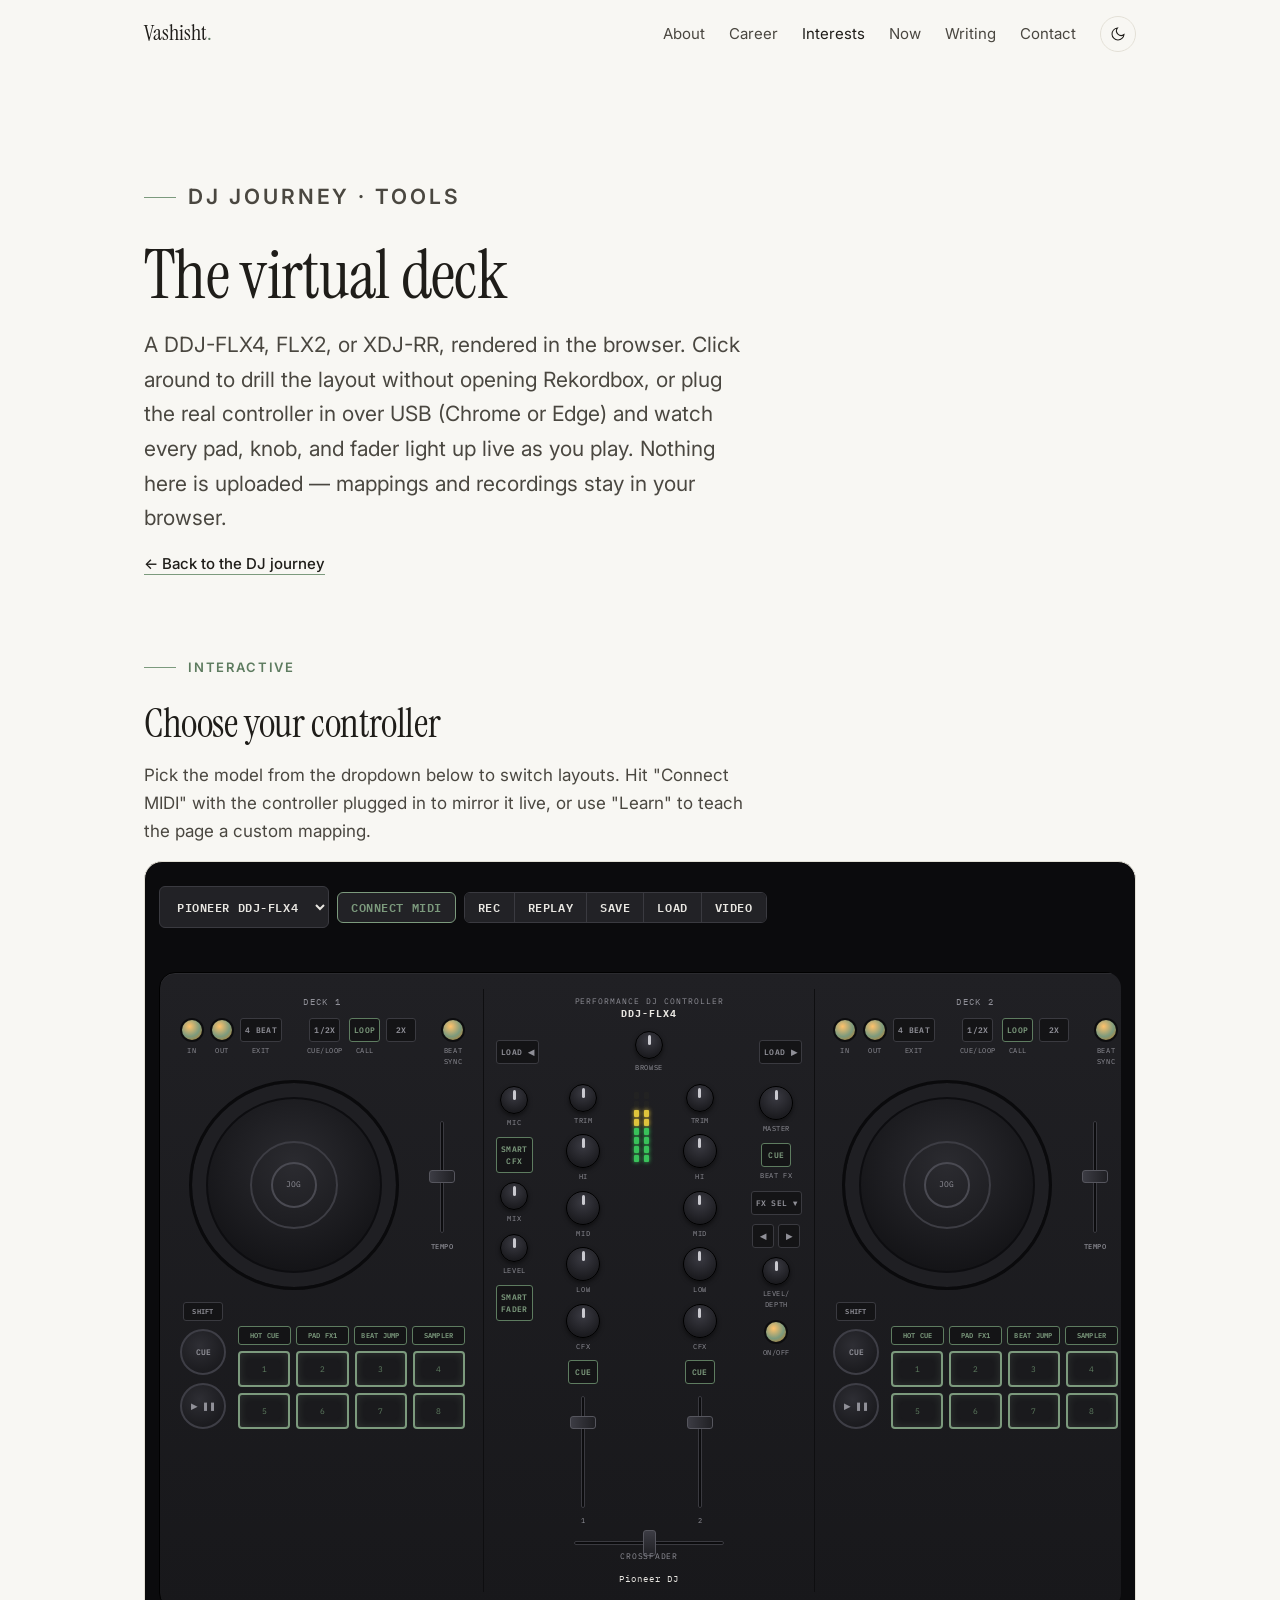
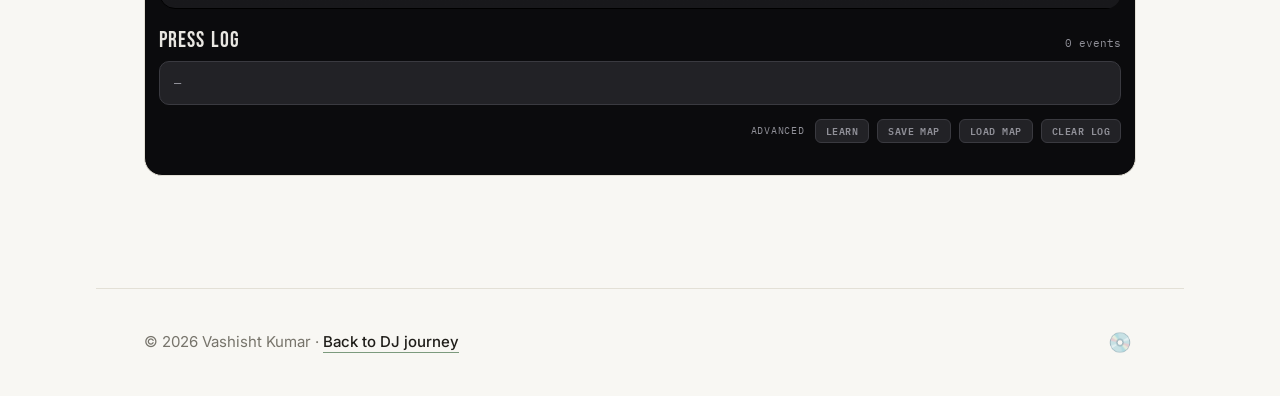
==== dj-controller.html @ 269c3435 "Add virtual DJ controller page, project agents, and sync résumé/career copy - New dj-controller.html" ====
<!DOCTYPE html>
<html lang="en">
<head>
  <meta charset="UTF-8">
  <meta name="viewport" content="width=device-width, initial-scale=1.0">
  <title>Virtual DJ Controller | Vashisht Kumar</title>
  <meta name="description" content="An in-browser DDJ-FLX4 / FLX2 / XDJ-RR you can click, or connect the real thing over USB via Web MIDI and watch every pad and knob light up live.">
  <link rel="canonical" href="https://vashishtkumar99.github.io/dj-controller.html">
  <meta property="og:type" content="website">
  <meta property="og:title" content="Virtual DJ Controller | Vashisht Kumar">
  <meta property="og:description" content="Click around a virtual DDJ-FLX4, or plug in the real one and watch it respond live.">
  <meta property="og:url" content="https://vashishtkumar99.github.io/dj-controller.html">
  <link rel="icon" href="assets/icons/favicon.svg" type="image/svg+xml">
  <link rel="preconnect" href="https://fonts.googleapis.com">
  <link rel="preconnect" href="https://fonts.gstatic.com" crossorigin>
  <link href="https://fonts.googleapis.com/css2?family=Instrument+Serif:ital@0;1&family=Inter:wght@400;500;600&family=Bebas+Neue&family=IBM+Plex+Mono:wght@400;500;600&display=swap" rel="stylesheet">
  <link rel="stylesheet" href="styles/main.css">
  <link rel="stylesheet" href="styles/animations.css">
  <link rel="stylesheet" href="styles/responsive.css">
  <style>
    /* ===== Virtual controller — scoped to #mixTracker so it never leaks
       into (or gets clobbered by) the site's own .btn / .status / etc. ===== */
    #mixTracker {
      --mt-bg: #0b0b0d; --mt-panel: #222226; --mt-pad-face: #1a1a1d;
      --mt-line: #3a3a40; --mt-ink: #e8e6e1; --mt-dim: #909098;
      --mt-org: var(--sage); --mt-org-dim: var(--sage-deep);
      --mt-red: #ff3434; --mt-grn: #39c25a;
      background: var(--mt-bg); color: var(--mt-ink);
      font-family: 'IBM Plex Mono', monospace;
      padding: 24px 14px 32px;
      border-radius: var(--radius-lg);
      border: 1px solid var(--line);
    }
    #mixTracker * { box-sizing: border-box; margin: 0; padding: 0; -webkit-tap-highlight-color: transparent; }

    #mixTracker .toolbar { display: flex; gap: 8px; flex-wrap: wrap; margin-bottom: 8px; align-items: center; }
    #mixTracker .btn, #mixTracker select {
      font-family: inherit; font-size: 11.5px; font-weight: 600; letter-spacing: .05em; text-transform: uppercase;
      background: var(--mt-panel); color: var(--mt-ink); border: 1px solid var(--mt-line); border-radius: 6px;
      padding: 9px 13px; cursor: pointer; transition: border-color .15s, color .15s;
    }
    #mixTracker .btn:hover, #mixTracker select:hover { border-color: var(--mt-org); color: var(--mt-org); }
    #mixTracker .btn:focus-visible, #mixTracker select:focus-visible { outline: 2px solid var(--mt-org); outline-offset: 2px; }
    #mixTracker .btn.primary { border-color: var(--mt-org); color: var(--mt-org); }
    #mixTracker .btn.on { border-color: var(--mt-grn); color: var(--mt-grn); }
    #mixTracker .btn.rec { border-color: var(--mt-red); color: var(--mt-red); }
    #mixTracker .btn.mini { font-size: 9.5px; padding: 6px 10px; color: var(--mt-dim); }
    #mixTracker .btn.mini:hover { border-color: var(--mt-org); color: var(--mt-org); }
    #mixTracker .btn.mini.rec { border-color: var(--mt-red); color: var(--mt-red); }
    #mixTracker .group { display: flex; gap: 0; border: 1px solid var(--mt-line); border-radius: 6px; overflow: hidden; }
    #mixTracker .group .btn { border: none; border-radius: 0; border-right: 1px solid var(--mt-line); }
    #mixTracker .group .btn:last-child { border-right: none; }
    #mixTracker .status { font-size: 11px; color: var(--mt-dim); letter-spacing: .05em; margin: 2px 0 12px; min-height: 15px; }
    #mixTracker .status b { color: var(--mt-grn); font-weight: 600; }
    #mixTracker .status .warn { color: var(--mt-org); }

    #mixTracker .controller-scroll { overflow-x: auto; border-radius: 16px; }
    #mixTracker .controller {
      background: linear-gradient(180deg, #202024 0%, #18181b 100%);
      border: 1px solid #000; border-radius: 16px;
      box-shadow: inset 0 1px 0 rgba(255,255,255,.05), 0 10px 30px rgba(0,0,0,.6);
      padding: 16px; display: grid; grid-template-columns: 1fr 332px 1fr; gap: 14px; min-width: 980px;
    }
    #mixTracker .deck, #mixTracker .mixer { padding: 6px 4px; }
    #mixTracker .deck-label { font-size: 9px; color: var(--mt-dim); letter-spacing: .16em; text-transform: uppercase; text-align: center; margin-bottom: 8px; }

    #mixTracker .sbtn {
      font-family: inherit; font-size: 7.5px; font-weight: 600; letter-spacing: .04em;
      background: #141416; border: 1px solid var(--mt-line); border-radius: 3px; color: var(--mt-dim);
      padding: 5px 4px; min-width: 30px; cursor: pointer; transition: all .1s;
    }
    #mixTracker .sbtn.obox { border-color: var(--mt-org-dim); color: var(--mt-org); }
    #mixTracker .rbtn {
      width: 24px; height: 24px; border-radius: 50%;
      background: radial-gradient(circle at 38% 32%, #ffc26b 0%, var(--mt-org) 55%, #c67a1d 100%);
      border: 2px solid #0d0d0f; cursor: pointer; transition: all .1s; flex: none;
    }
    #mixTracker .lit, #mixTracker .sbtn.lit, #mixTracker .rbtn.lit, #mixTracker .tlit {
      background: var(--mt-red) !important; border-color: var(--mt-red) !important;
      color: #1a0505 !important; box-shadow: 0 0 16px rgba(255,52,52,.65) !important;
    }
    #mixTracker .armed { outline: 2px dashed var(--mt-org) !important; outline-offset: 2px; animation: mtPulse 1s infinite; }
    @keyframes mtPulse { 50% { outline-color: rgba(143,172,144,.25); } }
    #mixTracker button:focus-visible, #mixTracker .jog:focus-visible, #mixTracker .knob:focus-visible { outline: 2px solid var(--mt-red); outline-offset: 2px; }

    #mixTracker .ctl { display: flex; flex-direction: column; align-items: center; gap: 3px; }
    #mixTracker .ctl span { font-size: 7px; color: var(--mt-dim); letter-spacing: .08em; text-align: center; }

    #mixTracker .loop-row { display: flex; align-items: flex-start; gap: 8px; justify-content: space-between; margin-bottom: 12px; min-height: 42px; }
    #mixTracker .loop-row.center { justify-content: center; }
    #mixTracker .loop-group { display: flex; gap: 6px; align-items: flex-start; }

    #mixTracker .jog-row { display: flex; gap: 12px; align-items: center; margin-bottom: 12px; }
    #mixTracker .jog {
      width: 210px; height: 210px; border-radius: 50%; flex: none; margin: 0 auto;
      background: radial-gradient(circle at 50% 40%, #2b2b30 0%, #121215 72%);
      border: 3px solid #0a0a0c; cursor: pointer; position: relative;
      display: flex; align-items: center; justify-content: center;
      box-shadow: inset 0 0 0 14px #1f1f23, inset 0 0 0 16px #0d0d10; transition: box-shadow .15s;
    }
    #mixTracker .jog::after { content: ''; position: absolute; inset: 58px; border-radius: 50%; border: 2px solid #3d3d44; }
    #mixTracker .jog .hub { width: 46px; height: 46px; border-radius: 50%; border: 2px solid #4a4a52; display: flex; align-items: center; justify-content: center; font-size: 8px; color: var(--mt-dim); }
    #mixTracker .jog.tlit { box-shadow: inset 0 0 0 14px #1f1f23, inset 0 0 0 16px #0d0d10, 0 0 26px rgba(255,52,52,.6) !important; border-color: var(--mt-red) !important; }

    #mixTracker .tempo { display: flex; flex-direction: column; align-items: center; gap: 4px; width: 46px; flex: none; }
    #mixTracker .tempo b { font-size: 7px; color: var(--mt-dim); font-weight: 500; letter-spacing: .08em; }
    #mixTracker .vwrap { height: 120px; width: 34px; display: flex; align-items: center; justify-content: center; }
    #mixTracker .vwrap input { transform: rotate(-90deg); width: 112px; }
    #mixTracker input[type=range] { -webkit-appearance: none; appearance: none; height: 4px; border-radius: 2px; background: #0c0c0e; border: 1px solid var(--mt-line); cursor: pointer; }
    #mixTracker input[type=range]::-webkit-slider-thumb { -webkit-appearance: none; appearance: none; width: 13px; height: 26px; border-radius: 3px; background: linear-gradient(180deg,#3c3c44,#202024); border: 1px solid #56565e; }
    #mixTracker input[type=range].tlit::-webkit-slider-thumb { background: var(--mt-red); border-color: var(--mt-red); box-shadow: 0 0 12px rgba(255,52,52,.7); }
    #mixTracker input[type=range]::-moz-range-thumb { width: 13px; height: 26px; border-radius: 3px; background: #34343c; border: 1px solid #56565e; }
    #mixTracker input[type=range].tlit::-moz-range-thumb { background: var(--mt-red); border-color: var(--mt-red); }

    #mixTracker .deck-bottom { display: flex; gap: 12px; align-items: flex-end; }
    #mixTracker .transport-col { display: flex; flex-direction: column; gap: 8px; align-items: center; flex: none; }
    #mixTracker .shift { font-size: 7px; padding: 4px 8px; }
    #mixTracker .round {
      width: 46px; height: 46px; border-radius: 50%;
      background: radial-gradient(circle at 42% 35%, #2e2e34, #141417);
      border: 2px solid #3e3e46; color: var(--mt-dim); font-family: inherit; font-size: 7.5px; font-weight: 600;
      cursor: pointer; transition: all .1s;
    }
    #mixTracker .pad-area { flex: 1; }
    #mixTracker .mode-row { display: grid; grid-template-columns: repeat(4,1fr); gap: 5px; margin-bottom: 6px; }
    #mixTracker .mode-row .sbtn { font-size: 6.5px; padding: 4px 2px; }
    #mixTracker .pads { display: grid; grid-template-columns: repeat(4,1fr); gap: 6px; }
    #mixTracker .pad {
      aspect-ratio: 1.45/1; border-radius: 4px; background: var(--mt-pad-face);
      border: 2px solid var(--mt-org); box-shadow: inset 0 0 8px rgba(143,172,144,.18);
      color: var(--mt-org-dim); font-family: inherit; font-size: 8px; cursor: pointer; transition: all .1s;
    }
    #mixTracker .pad.lit { box-shadow: inset 0 0 12px rgba(255,52,52,.5), 0 0 16px rgba(255,52,52,.65) !important; }

    #mixTracker .mixer { display: flex; flex-direction: column; gap: 10px; border-left: 1px solid #0e0e10; border-right: 1px solid #0e0e10; padding: 6px 12px; }
    #mixTracker .brand { text-align: center; font-size: 8px; color: var(--mt-dim); letter-spacing: .12em; line-height: 1.5; }
    #mixTracker .brand b { display: block; color: var(--mt-ink); font-size: 9.5px; }
    #mixTracker .load-row { display: flex; align-items: center; justify-content: space-between; }
    #mixTracker .knob {
      width: 34px; height: 34px; border-radius: 50%; flex: none;
      background: radial-gradient(circle at 50% 32%, #3a3a42 0%, #1b1b1f 75%);
      border: 1px solid #000; position: relative; cursor: pointer; transition: all .12s;
      box-shadow: 0 2px 4px rgba(0,0,0,.5);
    }
    #mixTracker .knob::after { content: ''; position: absolute; top: 3px; left: 50%; width: 3px; height: 10px; margin-left: -1.5px; border-radius: 2px; background: #c9c9cf; }
    #mixTracker .knob.sm { width: 28px; height: 28px; }
    #mixTracker .knob.tlit { border-color: var(--mt-red); box-shadow: 0 0 14px rgba(255,52,52,.65); }
    #mixTracker .knob.tlit::after { background: var(--mt-red); }
    #mixTracker .mixer-grid { display: grid; grid-template-columns: auto 1fr auto 1fr auto; gap: 8px; align-items: start; }
    #mixTracker .util-col, #mixTracker .fx-col { display: flex; flex-direction: column; gap: 9px; align-items: center; padding-top: 2px; }
    #mixTracker .channel { display: flex; flex-direction: column; gap: 8px; align-items: center; }
    #mixTracker .meters { display: flex; gap: 5px; justify-content: center; padding-top: 8px; }
    #mixTracker .meter { display: flex; flex-direction: column-reverse; gap: 2px; }
    #mixTracker .seg { width: 5px; height: 7px; border-radius: 1px; background: #222; }
    #mixTracker .seg.on-g { background: #39c25a; box-shadow: 0 0 4px #39c25a; }
    #mixTracker .seg.on-y { background: #e0c43c; box-shadow: 0 0 4px #e0c43c; }
    #mixTracker .crossfader { display: flex; flex-direction: column; align-items: center; gap: 5px; padding-top: 4px; }
    #mixTracker .crossfader input { width: 150px; }
    #mixTracker .crossfader span { font-size: 7.5px; color: var(--mt-dim); letter-spacing: .1em; }

    #mixTracker .log-section { margin-top: 20px; }
    #mixTracker .log-head { display: flex; align-items: baseline; justify-content: space-between; margin-bottom: 8px; }
    #mixTracker .log-head h3 { font-family: 'Bebas Neue', sans-serif; font-weight: 400; font-size: 22px; letter-spacing: .05em; }
    #mixTracker .log-head span { font-size: 11px; color: var(--mt-dim); }
    #mixTracker .log {
      background: var(--mt-panel); border: 1px solid var(--mt-line); border-radius: 10px;
      max-height: 240px; overflow-y: auto; padding: 10px 14px; font-size: 12px; line-height: 1.9;
    }
    #mixTracker .log .empty { color: var(--mt-dim); }
    #mixTracker .log .t { color: var(--mt-dim); margin-right: 10px; }
    #mixTracker .log .tag-midi { color: var(--mt-grn); margin-right: 8px; font-weight: 600; }
    #mixTracker .log .tag-map { color: var(--mt-red); margin-right: 8px; font-weight: 600; }
    #mixTracker .log .tag-replay { color: var(--mt-org); margin-right: 8px; font-weight: 600; }
    #mixTracker .log div.fresh .name { color: var(--mt-red); }

    #mixTracker .advanced { margin-top: 14px; display: flex; gap: 8px; align-items: center; justify-content: flex-end; flex-wrap: wrap; }
    #mixTracker .advanced span { font-size: 9.5px; color: var(--mt-dim); letter-spacing: .08em; text-transform: uppercase; margin-right: 2px; }
    @media (prefers-reduced-motion: reduce) { #mixTracker * { transition: none !important; animation: none !important; } }
    @media (max-width: 900px) { #mixTracker { padding: 18px 10px 24px; } }
  </style>
  <script>
    (function () {
      var t = localStorage.getItem("theme");
      if (t === "dark" || (!t && matchMedia("(prefers-color-scheme: dark)").matches)) {
        document.documentElement.setAttribute("data-theme", "dark");
      }
    })();
  </script>
</head>
<body>
  <a class="skip-link" href="#main">Skip to content</a>

  <header class="nav" id="nav">
    <div class="container nav__inner">
      <a class="nav__logo" href="index.html" aria-label="Vashisht Kumar, home">Vashisht<span class="mark">.</span></a>
      <button class="nav__menu-btn" id="menuBtn" aria-expanded="false" aria-controls="navLinks" aria-label="Open menu">
        <svg width="22" height="22" viewBox="0 0 24 24" fill="none" stroke="currentColor" stroke-width="1.6" aria-hidden="true"><path d="M4 7h16M4 12h16M4 17h16"/></svg>
      </button>
      <nav aria-label="Main">
        <ul class="nav__links" id="navLinks">
          <li><a href="index.html#about">About</a></li>
          <li><a href="index.html#career">Career</a></li>
          <li><a href="index.html#interests" aria-current="page">Interests</a></li>
          <li><a href="index.html#now">Now</a></li>
          <li><a href="writing.html">Writing</a></li>
          <li><a href="index.html#contact">Contact</a></li>
          <li>
            <button class="theme-toggle" id="themeToggle" aria-label="Toggle dark mode">
              <svg class="icon-sun" viewBox="0 0 24 24" fill="none" stroke="currentColor" stroke-width="1.6" aria-hidden="true"><circle cx="12" cy="12" r="4"/><path d="M12 2v2m0 16v2M4.9 4.9l1.4 1.4m11.4 11.4 1.4 1.4M2 12h2m16 0h2M4.9 19.1l1.4-1.4M17.7 6.3l1.4-1.4"/></svg>
              <svg class="icon-moon" viewBox="0 0 24 24" fill="none" stroke="currentColor" stroke-width="1.6" aria-hidden="true"><path d="M21 12.8A9 9 0 1 1 11.2 3 7 7 0 0 0 21 12.8Z"/></svg>
            </button>
          </li>
        </ul>
      </nav>
    </div>
  </header>

  <main id="main">
    <section class="page-hero container">
      <p class="eyebrow hero-enter">DJ Journey · Tools</p>
      <h1 class="hero-enter" style="font-size: var(--text-2xl);">The virtual deck</h1>
      <p class="hero-enter">A DDJ-FLX4, FLX2, or XDJ-RR, rendered in the browser. Click around to drill the layout without opening Rekordbox, or plug the real controller in over USB (Chrome or Edge) and watch every pad, knob, and fader light up live as you play. Nothing here is uploaded &mdash; mappings and recordings stay in your browser.</p>
      <p class="hero-enter" style="font-size: var(--text-sm); color: var(--gray);"><a class="link" href="dj.html">&larr; Back to the DJ journey</a></p>
    </section>

    <section class="section container" style="padding-top: 0;">
      <p class="eyebrow reveal">Interactive</p>
      <h2 class="reveal" style="font-size: var(--text-xl);">Choose your controller</h2>
      <p class="reveal" style="color: var(--ink-soft); max-width: var(--measure);">Pick the model from the dropdown below to switch layouts. Hit "Connect MIDI" with the controller plugged in to mirror it live, or use "Learn" to teach the page a custom mapping.</p>

      <div id="mixTracker" class="reveal">
        <div class="toolbar">
          <select id="controllerSelect" aria-label="Choose controller"></select>
          <button class="btn primary" id="midiBtn">Connect MIDI</button>
          <div class="group">
            <button class="btn" id="recBtn">Rec</button>
            <button class="btn" id="replayBtn">Replay</button>
            <button class="btn" id="saveSesBtn">Save</button>
            <button class="btn" id="loadSesBtn">Load</button>
            <button class="btn" id="videoBtn">Video</button>
          </div>
          <input type="file" id="loadSesFile" accept=".json" hidden>
        </div>
        <div class="status" id="status"></div>

        <div class="controller-scroll">
          <div class="controller" id="controller"></div>
        </div>

        <div class="log-section">
          <div class="log-head"><h3>Press Log</h3><span id="count">0 events</span></div>
          <div class="log" id="log"><div class="empty">&mdash;</div></div>
        </div>

        <div class="advanced">
          <span>Advanced</span>
          <button class="btn mini" id="learnBtn">Learn</button>
          <button class="btn mini" id="exportBtn">Save map</button>
          <button class="btn mini" id="importBtn">Load map</button>
          <button class="btn mini" id="clearBtn">Clear log</button>
          <input type="file" id="importFile" accept=".json" hidden>
        </div>
      </div>
    </section>

    <footer class="container footer">
      <span>© 2026 Vashisht Kumar · <a class="link" href="dj.html">Back to DJ journey</a></span>
      <button class="vinyl" id="vinyl" aria-label="A record. Give it a spin.">💿</button>
    </footer>
  </main>

  <script src="js/app.js" defer></script>
  <script src="js/animations.js" defer></script>
  <script>
  (function(){
    'use strict';

    /* ===== Controller definitions: one renderer, data per device ===== */
    const CONTROLLERS = {
      'ddj-flx4': {
        name: 'Pioneer DDJ-FLX4', brandTop: 'PERFORMANCE DJ CONTROLLER', brandName: 'DDJ-FLX4',
        pads: 8, padModes: ['HOT CUE','PAD FX1','BEAT JUMP','SAMPLER'],
        loopSection: true, beatFx: true, browse: true, mic: true,
        smartCfx: true, smartFader: true, hpKnobs: ['Mix','Level'],
        channelKnobs: ['Trim','Hi','Mid','Low'], cfx: true
      },
      'ddj-flx2': {
        name: 'Pioneer DDJ-FLX2', brandTop: 'DJ CONTROLLER', brandName: 'DDJ-FLX2',
        pads: 8, padModes: null,
        loopSection: false, beatFx: false, browse: false, mic: false,
        smartCfx: false, smartFader: true, hpKnobs: ['Level'],
        channelKnobs: ['Hi','Mid','Low'], cfx: true
      },
      'xdj-rr': {
        name: 'Pioneer XDJ-RR', brandTop: 'ALL-IN-ONE DJ SYSTEM', brandName: 'XDJ-RR',
        pads: 4, padModes: ['HOT CUE','BEAT LOOP','SLIP LOOP','BEAT JUMP'],
        loopSection: true, beatFx: true, browse: true, mic: true,
        smartCfx: false, smartFader: false, hpKnobs: ['Mix','Level'],
        channelKnobs: ['Trim','Hi','Mid','Low'], cfx: false
      }
    };

    const PRELOADED_MAPS = {"ddj-flx4":{"144:11":"Deck 1 Play/Pause","144:12":"Deck 1 Cue","144:63":"Deck 1 Shift","144:88":"Deck 1 Beat Sync","144:16":"Deck 1 Loop In","144:17":"Deck 1 Loop Out","144:77":"Deck 1 4 Beat/Exit","144:81":"Deck 1 Loop 1/2X","144:83":"Deck 1 Loop 2X","144:27":"Deck 1 HOT CUE Mode","144:30":"Deck 1 PAD FX1 Mode","144:32":"Deck 1 BEAT JUMP Mode","144:34":"Deck 1 SAMPLER Mode","144:84":"Ch 1 Headphone Cue","145:11":"Deck 2 Play/Pause","145:12":"Deck 2 Cue","145:63":"Deck 2 Shift","145:88":"Deck 2 Beat Sync","145:16":"Deck 2 Loop In","145:17":"Deck 2 Loop Out","145:77":"Deck 2 4 Beat/Exit","145:81":"Deck 2 Loop 1/2X","145:83":"Deck 2 Loop 2X","145:27":"Deck 2 HOT CUE Mode","145:30":"Deck 2 PAD FX1 Mode","145:32":"Deck 2 BEAT JUMP Mode","145:34":"Deck 2 SAMPLER Mode","145:84":"Ch 2 Headphone Cue","176:33":"Deck 1 Jog Wheel","176:34":"Deck 1 Jog Wheel","176:35":"Deck 1 Jog Wheel","176:0":"Deck 1 Tempo Slider","176:4":"Ch 1 Trim Knob","176:7":"Ch 1 Hi Knob","176:11":"Ch 1 Mid Knob","176:15":"Ch 1 Low Knob","176:19":"Ch 1 Volume Fader","177:33":"Deck 2 Jog Wheel","177:34":"Deck 2 Jog Wheel","177:35":"Deck 2 Jog Wheel","177:0":"Deck 2 Tempo Slider","177:4":"Ch 2 Trim Knob","177:7":"Ch 2 Hi Knob","177:11":"Ch 2 Mid Knob","177:15":"Ch 2 Low Knob","177:19":"Ch 2 Volume Fader","182:23":"Ch 1 CFX Knob","182:24":"Ch 2 CFX Knob","182:31":"Crossfader","182:12":"Headphone Mix Knob","182:64":"Browse Knob","150:65":"Browse Knob","150:70":"Load Deck 1","150:71":"Load Deck 2","148:99":"FX Select","148:74":"Beat ◀","148:75":"Beat ▶","148:71":"Beat FX On/Off","149:71":"Beat FX On/Off","151:0":"Deck 1 Pad 1","151:1":"Deck 1 Pad 2","151:2":"Deck 1 Pad 3","151:3":"Deck 1 Pad 4","151:4":"Deck 1 Pad 5","151:5":"Deck 1 Pad 6","151:6":"Deck 1 Pad 7","151:7":"Deck 1 Pad 8","151:16":"Deck 1 Pad 1","151:17":"Deck 1 Pad 2","151:18":"Deck 1 Pad 3","151:19":"Deck 1 Pad 4","151:20":"Deck 1 Pad 5","151:21":"Deck 1 Pad 6","151:22":"Deck 1 Pad 7","151:23":"Deck 1 Pad 8","151:24":"Deck 1 Pad 1","151:25":"Deck 1 Pad 2","151:26":"Deck 1 Pad 3","151:27":"Deck 1 Pad 4","151:28":"Deck 1 Pad 5","151:29":"Deck 1 Pad 6","151:30":"Deck 1 Pad 7","151:31":"Deck 1 Pad 8","151:32":"Deck 1 Pad 1","151:33":"Deck 1 Pad 2","151:34":"Deck 1 Pad 3","151:35":"Deck 1 Pad 4","151:36":"Deck 1 Pad 5","151:37":"Deck 1 Pad 6","151:38":"Deck 1 Pad 7","151:39":"Deck 1 Pad 8","151:48":"Deck 1 Pad 1","151:49":"Deck 1 Pad 2","151:50":"Deck 1 Pad 3","151:51":"Deck 1 Pad 4","151:52":"Deck 1 Pad 5","151:53":"Deck 1 Pad 6","151:54":"Deck 1 Pad 7","151:55":"Deck 1 Pad 8","151:64":"Deck 1 Pad 1","151:65":"Deck 1 Pad 2","151:66":"Deck 1 Pad 3","151:67":"Deck 1 Pad 4","151:68":"Deck 1 Pad 5","151:69":"Deck 1 Pad 6","151:70":"Deck 1 Pad 7","151:71":"Deck 1 Pad 8","151:96":"Deck 1 Pad 1","151:97":"Deck 1 Pad 2","151:98":"Deck 1 Pad 3","151:99":"Deck 1 Pad 4","151:100":"Deck 1 Pad 5","151:101":"Deck 1 Pad 6","151:102":"Deck 1 Pad 7","151:103":"Deck 1 Pad 8","151:112":"Deck 1 Pad 1","151:113":"Deck 1 Pad 2","151:114":"Deck 1 Pad 3","151:115":"Deck 1 Pad 4","151:116":"Deck 1 Pad 5","151:117":"Deck 1 Pad 6","151:118":"Deck 1 Pad 7","151:119":"Deck 1 Pad 8","153:0":"Deck 2 Pad 1","153:1":"Deck 2 Pad 2","153:2":"Deck 2 Pad 3","153:3":"Deck 2 Pad 4","153:4":"Deck 2 Pad 5","153:5":"Deck 2 Pad 6","153:6":"Deck 2 Pad 7","153:7":"Deck 2 Pad 8","153:16":"Deck 2 Pad 1","153:17":"Deck 2 Pad 2","153:18":"Deck 2 Pad 3","153:19":"Deck 2 Pad 4","153:20":"Deck 2 Pad 5","153:21":"Deck 2 Pad 6","153:22":"Deck 2 Pad 7","153:23":"Deck 2 Pad 8","153:24":"Deck 2 Pad 1","153:25":"Deck 2 Pad 2","153:26":"Deck 2 Pad 3","153:27":"Deck 2 Pad 4","153:28":"Deck 2 Pad 5","153:29":"Deck 2 Pad 6","153:30":"Deck 2 Pad 7","153:31":"Deck 2 Pad 8","153:32":"Deck 2 Pad 1","153:33":"Deck 2 Pad 2","153:34":"Deck 2 Pad 3","153:35":"Deck 2 Pad 4","153:36":"Deck 2 Pad 5","153:37":"Deck 2 Pad 6","153:38":"Deck 2 Pad 7","153:39":"Deck 2 Pad 8","153:48":"Deck 2 Pad 1","153:49":"Deck 2 Pad 2","153:50":"Deck 2 Pad 3","153:51":"Deck 2 Pad 4","153:52":"Deck 2 Pad 5","153:53":"Deck 2 Pad 6","153:54":"Deck 2 Pad 7","153:55":"Deck 2 Pad 8","153:64":"Deck 2 Pad 1","153:65":"Deck 2 Pad 2","153:66":"Deck 2 Pad 3","153:67":"Deck 2 Pad 4","153:68":"Deck 2 Pad 5","153:69":"Deck 2 Pad 6","153:70":"Deck 2 Pad 7","153:71":"Deck 2 Pad 8","153:96":"Deck 2 Pad 1","153:97":"Deck 2 Pad 2","153:98":"Deck 2 Pad 3","153:99":"Deck 2 Pad 4","153:100":"Deck 2 Pad 5","153:101":"Deck 2 Pad 6","153:102":"Deck 2 Pad 7","153:103":"Deck 2 Pad 8","153:112":"Deck 2 Pad 1","153:113":"Deck 2 Pad 2","153:114":"Deck 2 Pad 3","153:115":"Deck 2 Pad 4","153:116":"Deck 2 Pad 5","153:117":"Deck 2 Pad 6","153:118":"Deck 2 Pad 7","153:119":"Deck 2 Pad 8"},"ddj-flx2":{"144:11":"Deck 1 Play/Pause","144:12":"Deck 1 Cue","144:63":"Deck 1 Shift","144:88":"Deck 1 Beat Sync","144:54":"Deck 1 Jog Wheel","144:84":"Ch 1 Headphone Cue","145:11":"Deck 2 Play/Pause","145:12":"Deck 2 Cue","145:63":"Deck 2 Shift","145:88":"Deck 2 Beat Sync","145:54":"Deck 2 Jog Wheel","145:84":"Ch 2 Headphone Cue","176:33":"Deck 1 Jog Wheel","176:34":"Deck 1 Jog Wheel","176:35":"Deck 1 Jog Wheel","176:0":"Deck 1 Tempo Slider","176:7":"Ch 1 Hi Knob","176:11":"Ch 1 Mid Knob","176:15":"Ch 1 Low Knob","176:19":"Ch 1 Volume Fader","177:33":"Deck 2 Jog Wheel","177:34":"Deck 2 Jog Wheel","177:35":"Deck 2 Jog Wheel","177:0":"Deck 2 Tempo Slider","177:7":"Ch 2 Hi Knob","177:11":"Ch 2 Mid Knob","177:15":"Ch 2 Low Knob","177:19":"Ch 2 Volume Fader","182:23":"Ch 1 CFX Knob","182:24":"Ch 2 CFX Knob","182:31":"Crossfader","182:8":"Master Level Knob","182:13":"Headphone Level Knob","150:99":"Master Cue","150:1":"Smart Fader","151:0":"Deck 1 Pad 1","151:1":"Deck 1 Pad 2","151:2":"Deck 1 Pad 3","151:3":"Deck 1 Pad 4","151:4":"Deck 1 Pad 5","151:5":"Deck 1 Pad 6","151:6":"Deck 1 Pad 7","151:7":"Deck 1 Pad 8","151:16":"Deck 1 Pad 1","151:17":"Deck 1 Pad 2","151:18":"Deck 1 Pad 3","151:19":"Deck 1 Pad 4","151:20":"Deck 1 Pad 5","151:21":"Deck 1 Pad 6","151:22":"Deck 1 Pad 7","151:23":"Deck 1 Pad 8","151:48":"Deck 1 Pad 1","151:49":"Deck 1 Pad 2","151:50":"Deck 1 Pad 3","151:51":"Deck 1 Pad 4","151:52":"Deck 1 Pad 5","151:53":"Deck 1 Pad 6","151:54":"Deck 1 Pad 7","151:55":"Deck 1 Pad 8","151:96":"Deck 1 Pad 1","151:97":"Deck 1 Pad 2","151:98":"Deck 1 Pad 3","151:99":"Deck 1 Pad 4","151:100":"Deck 1 Pad 5","151:101":"Deck 1 Pad 6","151:102":"Deck 1 Pad 7","151:103":"Deck 1 Pad 8","152:0":"Deck 1 Pad 1","152:1":"Deck 1 Pad 2","152:2":"Deck 1 Pad 3","152:3":"Deck 1 Pad 4","152:4":"Deck 1 Pad 5","152:5":"Deck 1 Pad 6","152:6":"Deck 1 Pad 7","152:7":"Deck 1 Pad 8","152:16":"Deck 1 Pad 1","152:17":"Deck 1 Pad 2","152:18":"Deck 1 Pad 3","152:19":"Deck 1 Pad 4","152:20":"Deck 1 Pad 5","152:21":"Deck 1 Pad 6","152:22":"Deck 1 Pad 7","152:23":"Deck 1 Pad 8","152:48":"Deck 1 Pad 1","152:49":"Deck 1 Pad 2","152:50":"Deck 1 Pad 3","152:51":"Deck 1 Pad 4","152:52":"Deck 1 Pad 5","152:53":"Deck 1 Pad 6","152:54":"Deck 1 Pad 7","152:55":"Deck 1 Pad 8","152:96":"Deck 1 Pad 1","152:97":"Deck 1 Pad 2","152:98":"Deck 1 Pad 3","152:99":"Deck 1 Pad 4","152:100":"Deck 1 Pad 5","152:101":"Deck 1 Pad 6","152:102":"Deck 1 Pad 7","152:103":"Deck 1 Pad 8","153:0":"Deck 2 Pad 1","153:1":"Deck 2 Pad 2","153:2":"Deck 2 Pad 3","153:3":"Deck 2 Pad 4","153:4":"Deck 2 Pad 5","153:5":"Deck 2 Pad 6","153:6":"Deck 2 Pad 7","153:7":"Deck 2 Pad 8","153:16":"Deck 2 Pad 1","153:17":"Deck 2 Pad 2","153:18":"Deck 2 Pad 3","153:19":"Deck 2 Pad 4","153:20":"Deck 2 Pad 5","153:21":"Deck 2 Pad 6","153:22":"Deck 2 Pad 7","153:23":"Deck 2 Pad 8","153:48":"Deck 2 Pad 1","153:49":"Deck 2 Pad 2","153:50":"Deck 2 Pad 3","153:51":"Deck 2 Pad 4","153:52":"Deck 2 Pad 5","153:53":"Deck 2 Pad 6","153:54":"Deck 2 Pad 7","153:55":"Deck 2 Pad 8","153:96":"Deck 2 Pad 1","153:97":"Deck 2 Pad 2","153:98":"Deck 2 Pad 3","153:99":"Deck 2 Pad 4","153:100":"Deck 2 Pad 5","153:101":"Deck 2 Pad 6","153:102":"Deck 2 Pad 7","153:103":"Deck 2 Pad 8","154:0":"Deck 2 Pad 1","154:1":"Deck 2 Pad 2","154:2":"Deck 2 Pad 3","154:3":"Deck 2 Pad 4","154:4":"Deck 2 Pad 5","154:5":"Deck 2 Pad 6","154:6":"Deck 2 Pad 7","154:7":"Deck 2 Pad 8","154:16":"Deck 2 Pad 1","154:17":"Deck 2 Pad 2","154:18":"Deck 2 Pad 3","154:19":"Deck 2 Pad 4","154:20":"Deck 2 Pad 5","154:21":"Deck 2 Pad 6","154:22":"Deck 2 Pad 7","154:23":"Deck 2 Pad 8","154:48":"Deck 2 Pad 1","154:49":"Deck 2 Pad 2","154:50":"Deck 2 Pad 3","154:51":"Deck 2 Pad 4","154:52":"Deck 2 Pad 5","154:53":"Deck 2 Pad 6","154:54":"Deck 2 Pad 7","154:55":"Deck 2 Pad 8","154:96":"Deck 2 Pad 1","154:97":"Deck 2 Pad 2","154:98":"Deck 2 Pad 3","154:99":"Deck 2 Pad 4","154:100":"Deck 2 Pad 5","154:101":"Deck 2 Pad 6","154:102":"Deck 2 Pad 7","154:103":"Deck 2 Pad 8"},"xdj-rr":{"144:11":"Deck 1 Play/Pause","144:12":"Deck 1 Cue","144:63":"Deck 1 Shift","144:88":"Deck 1 Beat Sync","144:16":"Deck 1 Loop In","144:17":"Deck 1 Loop Out","144:77":"Deck 1 4 Beat/Exit","144:84":"Ch 1 Headphone Cue","145:11":"Deck 2 Play/Pause","145:12":"Deck 2 Cue","145:63":"Deck 2 Shift","145:88":"Deck 2 Beat Sync","145:16":"Deck 2 Loop In","145:17":"Deck 2 Loop Out","145:77":"Deck 2 4 Beat/Exit","145:84":"Ch 2 Headphone Cue","176:33":"Deck 1 Jog Wheel","176:34":"Deck 1 Jog Wheel","176:35":"Deck 1 Jog Wheel","176:0":"Deck 1 Tempo Slider","177:33":"Deck 2 Jog Wheel","177:34":"Deck 2 Jog Wheel","177:35":"Deck 2 Jog Wheel","177:0":"Deck 2 Tempo Slider","151:0":"Deck 1 Pad 1","151:1":"Deck 1 Pad 2","151:2":"Deck 1 Pad 3","151:3":"Deck 1 Pad 4","151:32":"Deck 1 Pad 1","151:33":"Deck 1 Pad 2","151:34":"Deck 1 Pad 3","151:35":"Deck 1 Pad 4","151:96":"Deck 1 Pad 1","151:97":"Deck 1 Pad 2","151:98":"Deck 1 Pad 3","151:99":"Deck 1 Pad 4","151:112":"Deck 1 Pad 1","151:113":"Deck 1 Pad 2","151:114":"Deck 1 Pad 3","151:115":"Deck 1 Pad 4","153:0":"Deck 2 Pad 1","153:1":"Deck 2 Pad 2","153:2":"Deck 2 Pad 3","153:3":"Deck 2 Pad 4","153:32":"Deck 2 Pad 1","153:33":"Deck 2 Pad 2","153:34":"Deck 2 Pad 3","153:35":"Deck 2 Pad 4","153:96":"Deck 2 Pad 1","153:97":"Deck 2 Pad 2","153:98":"Deck 2 Pad 3","153:99":"Deck 2 Pad 4","153:112":"Deck 2 Pad 1","153:113":"Deck 2 Pad 2","153:114":"Deck 2 Pad 3","153:115":"Deck 2 Pad 4"}};

    let currentId = 'ddj-flx4';
    const mappings = {};
    Object.keys(CONTROLLERS).forEach(k => mappings[k] = Object.assign({}, PRELOADED_MAPS[k] || {}));

    const $ = id => document.getElementById(id);
    const controllerEl = $('controller');

    /* ===== Renderer ===== */
    function deckHTML(def, n){
      const loop = def.loopSection ? `
        <div class="loop-row">
          <div class="loop-group">
            <div class="ctl"><button class="rbtn" data-name="Deck ${n} Loop In" aria-label="Deck ${n} loop in"></button><span>IN</span></div>
            <div class="ctl"><button class="rbtn" data-name="Deck ${n} Loop Out" aria-label="Deck ${n} loop out"></button><span>OUT</span></div>
            <div class="ctl"><button class="sbtn" data-name="Deck ${n} 4 Beat/Exit">4 BEAT</button><span>EXIT</span></div>
          </div>
          <div class="loop-group">
            <div class="ctl"><button class="sbtn" data-name="Deck ${n} Loop 1/2X">1/2X</button><span>CUE/LOOP</span></div>
            <div class="ctl"><button class="sbtn obox" data-name="Deck ${n} Loop Call">LOOP</button><span>CALL</span></div>
            <div class="ctl"><button class="sbtn" data-name="Deck ${n} Loop 2X">2X</button><span>&nbsp;</span></div>
          </div>
          <div class="ctl"><button class="rbtn" data-name="Deck ${n} Beat Sync" aria-label="Deck ${n} beat sync"></button><span>BEAT<br>SYNC</span></div>
        </div>` :
        `<div class="loop-row center"><div class="ctl"><button class="rbtn" data-name="Deck ${n} Beat Sync" aria-label="Deck ${n} beat sync"></button><span>BEAT SYNC</span></div></div>`;

      const pads = Array.from({length: def.pads}, (_, i) =>
        `<button class="pad" data-name="Deck ${n} Pad ${i+1}">${i+1}</button>`).join('');
      const modes = def.padModes ? `<div class="mode-row">${
        def.padModes.map(m => `<button class="sbtn obox" data-name="Deck ${n} ${m} Mode">${m}</button>`).join('')
      }</div>` : '';

      return `<div class="deck">
        <div class="deck-label">Deck ${n}</div>
        ${loop}
        <div class="jog-row">
          <div class="jog" tabindex="0" role="button" data-name="Deck ${n} Jog Wheel"><div class="hub">JOG</div></div>
          <div class="tempo">
            <div class="vwrap"><input type="range" min="0" max="100" value="50" data-name="Deck ${n} Tempo Slider" aria-label="Deck ${n} tempo"></div>
            <b>TEMPO</b>
          </div>
        </div>
        <div class="deck-bottom">
          <div class="transport-col">
            <button class="sbtn shift" data-name="Deck ${n} Shift">SHIFT</button>
            <button class="round" data-name="Deck ${n} Cue">CUE</button>
            <button class="round" data-name="Deck ${n} Play/Pause">▶ ❚❚</button>
          </div>
          <div class="pad-area">${modes}<div class="pads">${pads}</div></div>
        </div>
      </div>`;
    }

    function channelHTML(def, n){
      return `<div class="channel">
        ${def.channelKnobs.map(k =>
          `<div class="ctl"><div class="knob ${k==='Trim'?'sm':''}" tabindex="0" role="button" data-name="Ch ${n} ${k} Knob"></div><span>${k.toUpperCase()}</span></div>`).join('')}
        ${def.cfx ? `<div class="ctl"><div class="knob" tabindex="0" role="button" data-name="Ch ${n} CFX Knob"></div><span>CFX</span></div>` : ''}
        <button class="sbtn obox" data-name="Ch ${n} Headphone Cue">CUE</button>
        <div class="ctl">
          <div class="vwrap"><input type="range" min="0" max="100" value="80" data-name="Ch ${n} Volume Fader" aria-label="Channel ${n} volume"></div>
          <span>${n}</span>
        </div>
      </div>`;
    }

    function mixerHTML(def){
      const segs = ['on-g','on-g','on-g','on-g','on-y','on-y','',''].map(c => `<div class="seg ${c}"></div>`).join('');
      const loadRow = def.browse ? `
        <div class="load-row">
          <div class="ctl"><button class="sbtn" data-name="Load Deck 1">LOAD ◀</button></div>
          <div class="ctl"><div class="knob sm" tabindex="0" role="button" data-name="Browse Knob"></div><span>BROWSE</span></div>
          <div class="ctl"><button class="sbtn" data-name="Load Deck 2">LOAD ▶</button></div>
        </div>` : '';
      const util = `<div class="util-col">
        ${def.mic ? '<div class="ctl"><div class="knob sm" tabindex="0" role="button" data-name="Mic Level Knob"></div><span>MIC</span></div>' : ''}
        ${def.smartCfx ? '<div class="ctl"><button class="sbtn obox" data-name="Smart CFX">SMART<br>CFX</button></div>' : ''}
        ${def.hpKnobs.map(k => `<div class="ctl"><div class="knob sm" tabindex="0" role="button" data-name="Headphone ${k} Knob"></div><span>${k.toUpperCase()}</span></div>`).join('')}
        ${def.smartFader ? '<div class="ctl"><button class="sbtn obox" data-name="Smart Fader">SMART<br>FADER</button></div>' : ''}
      </div>`;
      const fxExtras = def.beatFx ? `
        <div class="ctl"><button class="sbtn" data-name="FX Select">FX SEL ▾</button></div>
        <div class="ctl" style="flex-direction:row;gap:4px">
          <button class="sbtn" data-name="Beat ◀" style="min-width:22px">◀</button>
          <button class="sbtn" data-name="Beat ▶" style="min-width:22px">▶</button>
        </div>
        <div class="ctl"><div class="knob sm" tabindex="0" role="button" data-name="FX Level/Depth Knob"></div><span>LEVEL/<br>DEPTH</span></div>
        <div class="ctl"><button class="rbtn" data-name="Beat FX On/Off" aria-label="Beat FX on/off"></button><span>ON/OFF</span></div>` : '';
      const fxCol = `<div class="fx-col">
        <div class="ctl"><div class="knob" tabindex="0" role="button" data-name="Master Level Knob"></div><span>MASTER</span></div>
        <div class="ctl"><button class="sbtn obox" data-name="Master Cue">CUE</button>${def.beatFx ? '<span>BEAT FX</span>' : '<span>&nbsp;</span>'}</div>
        ${fxExtras}
      </div>`;

      return `<div class="mixer">
        <div class="brand">${def.brandTop}<b>${def.brandName}</b></div>
        ${loadRow}
        <div class="mixer-grid">
          ${util}
          ${channelHTML(def,1)}
          <div class="meters"><div class="meter">${segs}</div><div class="meter">${segs}</div></div>
          ${channelHTML(def,2)}
          ${fxCol}
        </div>
        <div class="crossfader">
          <input type="range" min="0" max="100" value="50" data-name="Crossfader" aria-label="Crossfader">
          <span>CROSSFADER</span>
        </div>
        <div class="brand" style="font-size:9px;color:var(--mt-ink)">Pioneer DJ</div>
      </div>`;
    }

    function render(){
      const def = CONTROLLERS[currentId];
      controllerEl.innerHTML = deckHTML(def,1) + mixerHTML(def) + deckHTML(def,2);
    }

    /* ===== Log ===== */
    const logEl = $('log'), countEl = $('count');
    let events = 0;
    const t0 = Date.now();
    const stamp = () => {
      const s = (Date.now() - t0) / 1000, m = Math.floor(s / 60);
      return `${String(m).padStart(2,'0')}:${(s % 60).toFixed(1).padStart(4,'0')}`;
    };
    function addLog(name, tag){
      if (events === 0) logEl.innerHTML = '';
      events++;
      countEl.textContent = events + (events === 1 ? ' event' : ' events');
      const row = document.createElement('div');
      row.className = 'fresh';
      row.innerHTML = `<span class="t">${stamp()}</span>` +
        (tag ? `<span class="tag-${tag.toLowerCase()}">${tag}</span>` : '') +
        `<span class="name">${name}</span>`;
      logEl.prepend(row);
      setTimeout(() => row.classList.remove('fresh'), 900);
      while (logEl.children.length > 150) logEl.removeChild(logEl.lastChild);
    }

    /* ===== Light-up ===== */
    function findControl(name){ return controllerEl.querySelector(`[data-name="${CSS.escape(name)}"]`); }
    function flash(el, tag, log = true){
      const name = el.dataset.name;
      if (!name) return;
      if (tag !== 'REPLAY') record(name);
      const cls = (el.tagName === 'INPUT' || el.classList.contains('jog') || el.classList.contains('knob')) ? 'tlit' : 'lit';
      el.classList.add(cls);
      clearTimeout(el._t);
      el._t = setTimeout(() => el.classList.remove(cls), 480);
      if (log) addLog(name, tag);
    }

    /* ===== Learn (advanced) ===== */
    let learnOn = false, armedEl = null;
    const learnBtn = $('learnBtn'), statusEl = $('status');
    function setStatus(html){ statusEl.innerHTML = html; }
    learnBtn.addEventListener('click', () => {
      learnOn = !learnOn;
      learnBtn.classList.toggle('rec', learnOn);
      if (armedEl){ armedEl.classList.remove('armed'); armedEl = null; }
      setStatus(learnOn ? '<span class="warn">Learn: click a control on screen, then press it on the hardware.</span>' : '');
    });

    /* ===== Screen input ===== */
    controllerEl.addEventListener('click', e => {
      const el = e.target.closest('[data-name]');
      if (!el) return;
      if (learnOn){
        if (armedEl) armedEl.classList.remove('armed');
        armedEl = el;
        el.classList.add('armed');
        setStatus(`<span class="warn">Armed: "${el.dataset.name}"</span>`);
        return;
      }
      if (el.tagName !== 'INPUT') flash(el, null);
    });
    controllerEl.addEventListener('keydown', e => {
      if (e.key !== 'Enter' && e.key !== ' ') return;
      const el = e.target.closest('[data-name]');
      if (el && el.tagName !== 'INPUT'){ e.preventDefault(); el.click(); }
    });
    controllerEl.addEventListener('input', e => {
      const sl = e.target;
      if (sl.tagName !== 'INPUT' || learnOn) return;
      sl.classList.add('tlit');
      clearTimeout(sl._st);
      sl._st = setTimeout(() => {
        sl.classList.remove('tlit');
        record(sl.dataset.name, +sl.value);
        addLog(`${sl.dataset.name} → ${sl.value}%`, null);
      }, 350);
    });

    /* ===== Web MIDI ===== */
    let midiReady = false;
    const ccLogGate = {};
    function onMIDI(msg){
      const [status, d1, d2] = msg.data;
      const type = status & 0xF0;
      const isPress = (type === 0x90 && d2 > 0);
      const isCC = (type === 0xB0);
      if (!isPress && !isCC) return;
      const key = status + ':' + d1;

      if (learnOn && armedEl){
        mappings[currentId][key] = armedEl.dataset.name;
        addLog(`Mapped → "${armedEl.dataset.name}"`, 'MAP');
        armedEl.classList.remove('armed');
        armedEl = null;
        setStatus('<span class="warn">Mapped. Click the next control, or turn Learn off.</span>');
        return;
      }

      const name = mappings[currentId][key];
      if (!name) return;
      const el = findControl(name);
      if (!el) return;

      if (isCC && el.tagName === 'INPUT'){
        el.value = Math.round(d2 / 127 * 100);
        record(name, el.value);
        el.classList.add('tlit');
        clearTimeout(el._t);
        el._t = setTimeout(() => el.classList.remove('tlit'), 400);
        const now = Date.now();
        if (!ccLogGate[key] || now - ccLogGate[key] > 400){
          ccLogGate[key] = now;
          addLog(`${name} → ${el.value}%`, 'MIDI');
        }
      } else if (isCC){
        flash(el, null, false);
        const now = Date.now();
        if (!ccLogGate[key] || now - ccLogGate[key] > 400){
          ccLogGate[key] = now;
          addLog(name, 'MIDI');
        }
      } else {
        flash(el, 'MIDI');
      }
    }

    $('midiBtn').addEventListener('click', async () => {
      if (!navigator.requestMIDIAccess){
        setStatus('<span class="warn">No MIDI in this browser. Use Chrome or Edge.</span>');
        return;
      }
      try {
        const access = await navigator.requestMIDIAccess();
        const hook = () => {
          let names = [];
          access.inputs.forEach(inp => { inp.onmidimessage = onMIDI; names.push(inp.name); });
          midiReady = names.length > 0;
          $('midiBtn').classList.toggle('on', midiReady);
          $('midiBtn').textContent = midiReady ? 'MIDI Connected' : 'Connect MIDI';
          setStatus(midiReady ? `<b>Connected:</b> ${names.join(', ')}` : '<span class="warn">No device found. Plug in over USB and click again.</span>');
        };
        hook();
        access.onstatechange = hook;
      } catch {
        setStatus('<span class="warn">MIDI permission blocked.</span>');
      }
    });

    /* ===== Map save/load (advanced) ===== */
    $('exportBtn').addEventListener('click', () => {
      const blob = new Blob(
        [JSON.stringify({ controller: currentId, mappings: mappings[currentId] }, null, 2)],
        { type: 'application/json' });
      const a = document.createElement('a');
      a.href = URL.createObjectURL(blob);
      a.download = `${currentId}-map.json`;
      a.click();
      URL.revokeObjectURL(a.href);
    });
    $('importBtn').addEventListener('click', () => $('importFile').click());
    $('importFile').addEventListener('change', e => {
      const f = e.target.files[0]; if (!f) return;
      const r = new FileReader();
      r.onload = () => {
        try {
          const data = JSON.parse(r.result);
          const target = data.controller && CONTROLLERS[data.controller] ? data.controller : currentId;
          Object.assign(mappings[target], data.mappings || {});
          if (target !== currentId){ currentId = target; sel.value = target; render(); }
          setStatus('<b>Map loaded.</b>');
        } catch { setStatus('<span class="warn">Not a valid map file.</span>'); }
      };
      r.readAsText(f); e.target.value = '';
    });

    /* ===== Controller select ===== */
    const sel = $('controllerSelect');
    Object.entries(CONTROLLERS).forEach(([id, def]) => {
      const o = document.createElement('option');
      o.value = id; o.textContent = def.name;
      sel.appendChild(o);
    });
    sel.value = currentId;
    sel.addEventListener('change', () => {
      currentId = sel.value;
      render();
    });

    /* ===== Mix recording ===== */
    let recOn = false, recStart = 0, sessionEvents = [], lastSession = null, replaying = false;
    function record(name, val){
      if (!recOn || replaying) return;
      const ev = { t: Date.now() - recStart, name };
      if (val !== undefined) ev.val = +val;
      sessionEvents.push(ev);
    }
    const recBtn = $('recBtn'), replayBtn = $('replayBtn');
    recBtn.addEventListener('click', () => {
      recOn = !recOn;
      recBtn.classList.toggle('rec', recOn);
      if (recOn){
        sessionEvents = []; recStart = Date.now();
        recBtn.textContent = 'Stop';
        setStatus('<span class="warn">Recording…</span>');
      } else {
        lastSession = { controller: currentId, recordedAt: new Date().toISOString(), events: sessionEvents };
        recBtn.textContent = 'Rec';
        setStatus(`<b>${sessionEvents.length} moves recorded.</b>`);
      }
    });
    function applyEvent(ev){
      const el = findControl(ev.name);
      if (!el) return;
      if (el.tagName === 'INPUT' && ev.val !== undefined){
        el.value = ev.val;
        el.classList.add('tlit');
        setTimeout(() => el.classList.remove('tlit'), 500);
        addLog(`${ev.name} → ${ev.val}%`, 'REPLAY');
      } else flash(el, 'REPLAY');
    }
    replayBtn.addEventListener('click', () => {
      if (!lastSession || !lastSession.events.length){
        setStatus('<span class="warn">Nothing to replay.</span>');
        return;
      }
      if (replaying) return;
      replaying = true;
      replayBtn.textContent = '…';
      if (lastSession.controller !== currentId && CONTROLLERS[lastSession.controller]){
        currentId = lastSession.controller; sel.value = currentId; render();
      }
      lastSession.events.forEach(ev => setTimeout(() => applyEvent(ev), ev.t));
      const total = lastSession.events[lastSession.events.length - 1].t + 800;
      setTimeout(() => { replaying = false; replayBtn.textContent = 'Replay'; }, total);
    });
    $('saveSesBtn').addEventListener('click', () => {
      if (!lastSession){ setStatus('<span class="warn">Record first.</span>'); return; }
      const blob = new Blob([JSON.stringify(lastSession, null, 2)], { type: 'application/json' });
      const a = document.createElement('a');
      a.href = URL.createObjectURL(blob);
      a.download = `mix-${lastSession.recordedAt.slice(0,19).replace(/[:T]/g,'-')}.json`;
      a.click(); URL.revokeObjectURL(a.href);
    });
    $('loadSesBtn').addEventListener('click', () => $('loadSesFile').click());
    $('loadSesFile').addEventListener('change', e => {
      const f = e.target.files[0]; if (!f) return;
      const r = new FileReader();
      r.onload = () => {
        try {
          const data = JSON.parse(r.result);
          if (!Array.isArray(data.events)) throw new Error('bad file');
          lastSession = data;
          setStatus(`<b>Mix loaded:</b> ${data.events.length} moves.`);
        } catch { setStatus('<span class="warn">Not a valid mix file.</span>'); }
      };
      r.readAsText(f); e.target.value = '';
    });

    /* ===== Video recording ===== */
    let mediaRec = null;
    const videoBtn = $('videoBtn');
    videoBtn.addEventListener('click', async () => {
      if (mediaRec && mediaRec.state === 'recording'){ mediaRec.stop(); return; }
      if (!navigator.mediaDevices || !navigator.mediaDevices.getDisplayMedia){
        setStatus('<span class="warn">No video capture in this browser.</span>');
        return;
      }
      try {
        const stream = await navigator.mediaDevices.getDisplayMedia({ video: { frameRate: 30 }, audio: true });
        const chunks = [];
        mediaRec = new MediaRecorder(stream);
        mediaRec.ondataavailable = ev => { if (ev.data.size) chunks.push(ev.data); };
        mediaRec.onstop = () => {
          stream.getTracks().forEach(t => t.stop());
          const blob = new Blob(chunks, { type: 'video/webm' });
          const a = document.createElement('a');
          a.href = URL.createObjectURL(blob);
          a.download = `mix-video-${Date.now()}.webm`;
          a.click(); URL.revokeObjectURL(a.href);
          videoBtn.textContent = 'Video';
          videoBtn.classList.remove('rec');
          setStatus('<b>Video saved.</b>');
        };
        stream.getVideoTracks()[0].addEventListener('ended', () => {
          if (mediaRec.state === 'recording') mediaRec.stop();
        });
        mediaRec.start();
        videoBtn.textContent = 'Stop';
        videoBtn.classList.add('rec');
        setStatus('<span class="warn">Recording video…</span>');
      } catch {
        setStatus('<span class="warn">Video capture cancelled.</span>');
      }
    });

    /* ===== Clear (advanced) ===== */
    $('clearBtn').addEventListener('click', () => {
      events = 0;
      countEl.textContent = '0 events';
      logEl.innerHTML = '<div class="empty">—</div>';
    });

    render();
  })();
  </script>
</body>
</html>
---- styles/main.css ----
/* ==========================================================================
   main.css - design tokens, base, layout, components
   Site: vashishtkumar.com
   Palette: off-white paper, sage accents, warm blacks, muted grays.
   Type:    Instrument Serif (display) / Inter (body).
   ========================================================================== */

/* --------------------------------------------------------------------------
   1. Design tokens
   -------------------------------------------------------------------------- */
:root {
  /* Color */
  --paper:      #F8F7F3;
  --paper-soft: #F1EFE8;
  --ink:        #1F1D19;   /* warm black */
  --ink-soft:   #4A4740;
  --gray:       #77746B;
  --line:       #E3E0D6;
  --sage:       #7C9A7D;
  --sage-deep:  #5E7C60;
  --sage-tint:  #E9EFE7;

  /* Type */
  --font-display: "Instrument Serif", Georgia, "Times New Roman", serif;
  --font-body:    "Inter", -apple-system, BlinkMacSystemFont, "Segoe UI", sans-serif;

  --text-xs:   0.8125rem;
  --text-sm:   0.9375rem;
  --text-base: 1.0625rem;
  --text-lg:   1.3125rem;
  --text-xl:   clamp(1.75rem, 3.5vw, 2.5rem);
  --text-2xl:  clamp(2.5rem, 6vw, 4.25rem);
  --text-hero: clamp(3rem, 9vw, 6.5rem);

  /* Space & shape */
  --space-1: 0.5rem;
  --space-2: 1rem;
  --space-3: 1.5rem;
  --space-4: 2.5rem;
  --space-5: 4rem;
  --space-6: 7rem;
  --radius:  10px;
  --radius-lg: 18px;

  --container: 68rem;
  --measure:   38rem;   /* comfortable reading width */

  --ease: cubic-bezier(0.25, 0.1, 0.25, 1);
  --ease-out: cubic-bezier(0.16, 1, 0.3, 1);

  color-scheme: light;
}

/* Dark mode - warm, low-contrast, never pure black */
[data-theme="dark"] {
  --paper:      #191813;
  --paper-soft: #201F19;
  --ink:        #ECE9DF;
  --ink-soft:   #C6C2B5;
  --gray:       #928E82;
  --line:       #302E27;
  --sage:       #8FAC90;
  --sage-deep:  #A3BEA4;
  --sage-tint:  #232B22;
  color-scheme: dark;
}

/* --------------------------------------------------------------------------
   2. Base
   -------------------------------------------------------------------------- */
*, *::before, *::after { box-sizing: border-box; }

html {
  scroll-behavior: smooth;
  scroll-padding-top: 5.5rem; /* clear the fixed nav on anchor jumps */
}

body {
  margin: 0;
  background: var(--paper);
  color: var(--ink);
  font-family: var(--font-body);
  font-size: var(--text-base);
  line-height: 1.65;
  -webkit-font-smoothing: antialiased;
  transition: background-color 0.4s var(--ease), color 0.4s var(--ease);
}

h1, h2, h3 {
  font-family: var(--font-display);
  font-weight: 400;
  line-height: 1.08;
  letter-spacing: -0.01em;
  margin: 0 0 var(--space-2);
}

h1 { font-size: var(--text-hero); }
h2 { font-size: var(--text-2xl); }
h3 { font-size: var(--text-xl); }

p { margin: 0 0 var(--space-2); max-width: var(--measure); }

a {
  color: inherit;
  text-decoration: none;
}

img { max-width: 100%; display: block; }

::selection { background: var(--sage); color: var(--paper); }

:focus-visible {
  outline: 2px solid var(--sage-deep);
  outline-offset: 3px;
  border-radius: 2px;
}

.visually-hidden {
  position: absolute;
  width: 1px; height: 1px;
  clip-path: inset(50%);
  overflow: hidden;
  white-space: nowrap;
}

.skip-link {
  position: absolute;
  top: -3rem; left: var(--space-2);
  background: var(--ink); color: var(--paper);
  padding: 0.5rem 1rem;
  border-radius: var(--radius);
  z-index: 100;
  transition: top 0.2s var(--ease);
}
.skip-link:focus { top: var(--space-2); }

/* --------------------------------------------------------------------------
   3. Layout primitives
   -------------------------------------------------------------------------- */
.container {
  max-width: var(--container);
  margin-inline: auto;
  padding-inline: clamp(1.25rem, 5vw, 3rem);
}

.section { padding-block: var(--space-6); }
.section + .section { border-top: 1px solid var(--line); }

/* Eyebrow label - small caps, sage rule. Used to open every section. */
.eyebrow {
  display: flex;
  align-items: center;
  gap: 0.75rem;
  font-size: var(--text-xs);
  font-weight: 600;
  letter-spacing: 0.14em;
  text-transform: uppercase;
  color: var(--sage-deep);
  margin-bottom: var(--space-3);
}
.eyebrow::before {
  content: "";
  width: 2rem; height: 1px;
  background: var(--sage);
}

/* Inline text link with animated underline */
.link {
  position: relative;
  color: var(--ink);
  font-weight: 500;
  background-image: linear-gradient(var(--sage), var(--sage));
  background-repeat: no-repeat;
  background-position: 0 100%;
  background-size: 100% 1px;
  transition: background-size 0.3s var(--ease), color 0.3s var(--ease);
  padding-bottom: 2px;
}
.link:hover { background-size: 100% 2px; color: var(--sage-deep); }

/* Buttons */
.btn {
  display: inline-flex;
  align-items: center;
  gap: 0.5rem;
  font: 500 var(--text-sm)/1 var(--font-body);
  padding: 0.8rem 1.4rem;
  border-radius: 999px;
  border: 1px solid var(--ink);
  background: transparent;
  color: var(--ink);
  cursor: pointer;
  transition: background 0.25s var(--ease), color 0.25s var(--ease), transform 0.25s var(--ease);
}
.btn:hover { background: var(--ink); color: var(--paper); transform: translateY(-1px); }
.btn--solid { background: var(--ink); color: var(--paper); }
.btn--solid:hover { background: var(--sage-deep); border-color: var(--sage-deep); }

/* --------------------------------------------------------------------------
   4. Navigation
   -------------------------------------------------------------------------- */
.nav {
  position: fixed;
  inset: 0 0 auto;
  z-index: 50;
  backdrop-filter: blur(12px);
  background: color-mix(in srgb, var(--paper) 82%, transparent);
  border-bottom: 1px solid transparent;
  transition: border-color 0.3s var(--ease), background-color 0.4s var(--ease);
}
.nav.is-scrolled { border-color: var(--line); }

.nav__inner {
  display: flex;
  align-items: center;
  justify-content: space-between;
  height: 4.25rem;
}

.nav__logo {
  font-family: var(--font-display);
  font-size: 1.35rem;
}
.nav__logo .mark { color: var(--sage-deep); }

.nav__links {
  display: flex;
  align-items: center;
  gap: var(--space-3);
  list-style: none;
  margin: 0; padding: 0;
  font-size: var(--text-sm);
}
.nav__links a {
  color: var(--ink-soft);
  transition: color 0.2s var(--ease);
}
.nav__links a:hover,
.nav__links a[aria-current="page"] { color: var(--ink); }

/* Theme toggle */
.theme-toggle {
  border: 1px solid var(--line);
  background: transparent;
  color: var(--ink);
  width: 2.25rem; height: 2.25rem;
  border-radius: 50%;
  display: grid; place-items: center;
  cursor: pointer;
  transition: border-color 0.25s var(--ease), transform 0.25s var(--ease);
}
.theme-toggle:hover { border-color: var(--sage); transform: rotate(15deg); }
.theme-toggle svg { width: 1rem; height: 1rem; }
[data-theme="dark"] .theme-toggle .icon-moon,
:root:not([data-theme="dark"]) .theme-toggle .icon-sun { display: none; }

/* Mobile menu button */
.nav__menu-btn {
  display: none;
  background: none; border: none;
  cursor: pointer;
  color: var(--ink);
  padding: 0.5rem;
}

/* --------------------------------------------------------------------------
   5. Hero
   -------------------------------------------------------------------------- */
.hero {
  min-height: 92vh;
  display: flex;
  align-items: center;
  padding-top: 4.25rem;
}

.hero__hello {
  font-size: var(--text-sm);
  letter-spacing: 0.12em;
  text-transform: uppercase;
  color: var(--gray);
  margin-bottom: var(--space-2);
}

.hero h1 { max-width: 14ch; }

/* Rotating descriptor line */
.hero__rotator {
  margin-top: var(--space-3);
  font-size: var(--text-lg);
  color: var(--ink-soft);
  display: flex;
  align-items: baseline;
  gap: 0.6rem;
  min-height: 2.2em;
}
.hero__rotator .mark { color: var(--sage-deep); font-family: var(--font-display); font-size: 1.3em; }
.rotator__word {
  display: inline-block;
  transition: opacity 0.5s var(--ease), transform 0.5s var(--ease);
}
.rotator__word.is-leaving { opacity: 0; transform: translateY(-8px); }
.rotator__word.is-entering { opacity: 0; transform: translateY(8px); }

.hero__meta {
  margin-top: var(--space-4);
  display: flex;
  gap: var(--space-3);
  font-size: var(--text-sm);
  color: var(--gray);
}

.scroll-hint {
  position: absolute;
  bottom: var(--space-3);
  left: 50%;
  translate: -50% 0;
  color: var(--gray);
  font-size: var(--text-xs);
  letter-spacing: 0.12em;
  text-transform: uppercase;
}

/* --------------------------------------------------------------------------
   6. About
   -------------------------------------------------------------------------- */
.about__grid {
  display: grid;
  grid-template-columns: 1.4fr 1fr;
  gap: var(--space-5);
  align-items: start;
}

.about__facts {
  border-left: 1px solid var(--line);
  padding-left: var(--space-3);
  display: grid;
  gap: var(--space-3);
  font-size: var(--text-sm);
}
.about__facts dt {
  font-size: var(--text-xs);
  text-transform: uppercase;
  letter-spacing: 0.12em;
  color: var(--gray);
  margin-bottom: 0.25rem;
}
.about__facts dd { margin: 0; color: var(--ink-soft); }

/* --------------------------------------------------------------------------
   7. Career timeline
   -------------------------------------------------------------------------- */
.timeline {
  list-style: none;
  margin: 0; padding: 0;
  position: relative;
}
.timeline::before {
  content: "";
  position: absolute;
  left: 0.4rem;
  top: 0.8rem; bottom: 0.8rem;
  width: 1px;
  background: var(--line);
}

.timeline__item {
  position: relative;
  padding-left: var(--space-4);
  padding-bottom: var(--space-4);
}
.timeline__item::before {
  content: "";
  position: absolute;
  left: 0; top: 0.65rem;
  width: 0.8rem; height: 0.8rem;
  border-radius: 50%;
  background: var(--paper);
  border: 2px solid var(--sage);
  transition: background 0.3s var(--ease);
}
.timeline__item.is-open::before { background: var(--sage); }

.timeline__toggle {
  width: 100%;
  text-align: left;
  background: none;
  border: none;
  padding: 0;
  cursor: pointer;
  color: inherit;
  font: inherit;
  display: grid;
  grid-template-columns: 1fr auto;
  gap: var(--space-2);
  align-items: baseline;
}
.timeline__company {
  font-family: var(--font-display);
  font-size: var(--text-xl);
}
.timeline__role { color: var(--ink-soft); font-size: var(--text-sm); margin-top: 0.2rem; }
.timeline__dates {
  font-size: var(--text-xs);
  color: var(--gray);
  letter-spacing: 0.08em;
  text-transform: uppercase;
  white-space: nowrap;
}
.timeline__chevron {
  grid-column: 2;
  justify-self: end;
  color: var(--sage-deep);
  transition: transform 0.35s var(--ease-out);
}
.timeline__item.is-open .timeline__chevron { transform: rotate(180deg); }

/* Expandable panel - animated via max-height in JS */
.timeline__panel {
  overflow: hidden;
  max-height: 0;
  transition: max-height 0.5s var(--ease-out);
}
.timeline__panel-inner { padding-top: var(--space-2); }
.timeline__panel ul {
  margin: 0 0 var(--space-2);
  padding-left: 1.1rem;
  max-width: var(--measure);
  color: var(--ink-soft);
}
.timeline__panel li { margin-bottom: 0.5rem; }
.timeline__panel li::marker { color: var(--sage); }

.tags { display: flex; flex-wrap: wrap; gap: 0.5rem; }
.tag {
  font-size: var(--text-xs);
  padding: 0.3rem 0.75rem;
  border-radius: 999px;
  background: var(--sage-tint);
  color: var(--sage-deep);
  font-weight: 500;
}

.career__extras {
  margin-top: var(--space-5);
  display: grid;
  grid-template-columns: repeat(3, 1fr);
  gap: var(--space-4);
}
.career__extras h3 { font-size: var(--text-lg); }
.career__extras ul {
  list-style: none;
  margin: 0; padding: 0;
  font-size: var(--text-sm);
  color: var(--ink-soft);
  display: grid;
  gap: 0.5rem;
}

/* --------------------------------------------------------------------------
   8. Interests cards
   -------------------------------------------------------------------------- */
.interests__grid {
  display: grid;
  grid-template-columns: 1fr 1fr;
  gap: var(--space-3);
}

.interest-card {
  display: block;
  position: relative;
  border: 1px solid var(--line);
  border-radius: var(--radius-lg);
  padding: var(--space-4);
  min-height: 20rem;
  overflow: hidden;
  background: var(--paper-soft);
  transition: transform 0.4s var(--ease-out), border-color 0.3s var(--ease), box-shadow 0.4s var(--ease);
}
.interest-card:hover {
  transform: translateY(-4px);
  border-color: var(--sage);
  box-shadow: 0 16px 40px -24px rgba(31, 29, 25, 0.35);
}
.interest-card h3 { font-size: var(--text-2xl); margin-bottom: var(--space-1); }
.interest-card p { color: var(--ink-soft); font-size: var(--text-sm); }
.interest-card__cta {
  position: absolute;
  bottom: var(--space-4);
  font-size: var(--text-sm);
  font-weight: 500;
  color: var(--sage-deep);
  display: inline-flex;
  align-items: center;
  gap: 0.4rem;
  transition: gap 0.3s var(--ease);
}
.interest-card:hover .interest-card__cta { gap: 0.8rem; }

/* Ambient glyphs in card corners */
.interest-card__glyph {
  position: absolute;
  right: -1rem; bottom: -2rem;
  font-family: var(--font-display);
  font-size: 11rem;
  line-height: 1;
  color: var(--sage);
  opacity: 0.12;
  pointer-events: none;
  transition: opacity 0.4s var(--ease), transform 0.6s var(--ease-out);
}
.interest-card:hover .interest-card__glyph { opacity: 0.22; transform: rotate(-6deg); }

/* --------------------------------------------------------------------------
   9. Project cards (vibe coding page + reuse)
   -------------------------------------------------------------------------- */
.project-grid {
  display: grid;
  grid-template-columns: repeat(auto-fill, minmax(18rem, 1fr));
  gap: var(--space-3);
}
.project-card {
  border: 1px solid var(--line);
  border-radius: var(--radius-lg);
  padding: var(--space-3);
  background: var(--paper);
  display: flex;
  flex-direction: column;
  gap: var(--space-1);
  transition: transform 0.35s var(--ease-out), border-color 0.3s var(--ease);
}
.project-card:hover { transform: translateY(-3px); border-color: var(--sage); }
.project-card h3 { font-size: var(--text-lg); margin: 0; }
.project-card p { font-size: var(--text-sm); color: var(--ink-soft); flex: 1; }
.project-card__footer {
  display: flex;
  justify-content: space-between;
  align-items: center;
  font-size: var(--text-xs);
}

.status {
  display: inline-flex;
  align-items: center;
  gap: 0.4rem;
  font-size: var(--text-xs);
  font-weight: 600;
  letter-spacing: 0.06em;
  text-transform: uppercase;
}
.status::before { content: ""; width: 0.5rem; height: 0.5rem; border-radius: 50%; }
.status--building { color: #A8842C; }
.status--building::before { background: #D9AE45; }
.status--live { color: var(--sage-deep); }
.status--live::before { background: var(--sage); }
.status--archived { color: var(--gray); }
.status--archived::before { background: var(--gray); }

/* --------------------------------------------------------------------------
   10. DJ page
   -------------------------------------------------------------------------- */
.gear-grid {
  display: grid;
  grid-template-columns: repeat(auto-fit, minmax(14rem, 1fr));
  gap: var(--space-3);
}
.gear-card {
  border: 1px solid var(--line);
  border-radius: var(--radius);
  padding: var(--space-3);
  font-size: var(--text-sm);
}
.gear-card strong { display: block; font-size: var(--text-base); margin-bottom: 0.3rem; }
.gear-card span { color: var(--gray); }

.mix-embed {
  border: 1px solid var(--line);
  border-radius: var(--radius-lg);
  overflow: hidden;
  margin-block: var(--space-3);
}
.mix-embed iframe { display: block; width: 100%; border: 0; }

.gallery {
  display: grid;
  grid-template-columns: repeat(auto-fill, minmax(12rem, 1fr));
  gap: var(--space-2);
}
.gallery__ph {
  aspect-ratio: 4 / 3;
  border-radius: var(--radius);
  background: var(--sage-tint);
  display: grid;
  place-items: center;
  color: var(--sage-deep);
  font-size: var(--text-xs);
  letter-spacing: 0.08em;
  text-transform: uppercase;
}

/* --------------------------------------------------------------------------
   11. Now
   -------------------------------------------------------------------------- */
.now__grid {
  display: grid;
  grid-template-columns: repeat(auto-fit, minmax(15rem, 1fr));
  gap: var(--space-4);
}
.now__col h3 {
  font-size: var(--text-lg);
  border-bottom: 1px solid var(--line);
  padding-bottom: var(--space-1);
}
.now__col ul {
  list-style: none;
  margin: 0; padding: 0;
  display: grid;
  gap: 0.6rem;
  font-size: var(--text-sm);
  color: var(--ink-soft);
}
.now__updated { color: var(--gray); font-size: var(--text-xs); margin-top: var(--space-3); }

/* --------------------------------------------------------------------------
   12. Writing
   -------------------------------------------------------------------------- */
.writing-controls {
  display: flex;
  gap: var(--space-2);
  flex-wrap: wrap;
  margin-bottom: var(--space-4);
}
.writing-search {
  flex: 1;
  min-width: 14rem;
  padding: 0.7rem 1rem;
  border-radius: var(--radius);
  border: 1px solid var(--line);
  background: var(--paper);
  color: var(--ink);
  font: inherit;
  font-size: var(--text-sm);
}
.writing-search:focus { border-color: var(--sage); outline: none; }

.chip {
  border: 1px solid var(--line);
  background: transparent;
  color: var(--ink-soft);
  font: 500 var(--text-xs)/1 var(--font-body);
  padding: 0.55rem 0.9rem;
  border-radius: 999px;
  cursor: pointer;
  transition: all 0.25s var(--ease);
}
.chip:hover { border-color: var(--sage); }
.chip.is-active { background: var(--sage-deep); border-color: var(--sage-deep); color: var(--paper); }

.post-list { display: grid; gap: var(--space-2); }
.post-card {
  display: grid;
  grid-template-columns: 1fr auto;
  gap: var(--space-2);
  align-items: baseline;
  padding: var(--space-3);
  border: 1px solid var(--line);
  border-radius: var(--radius-lg);
  transition: border-color 0.3s var(--ease), transform 0.3s var(--ease-out);
}
.post-card:hover { border-color: var(--sage); transform: translateX(4px); }
.post-card h3 { font-size: var(--text-lg); margin: 0 0 0.3rem; }
.post-card p { font-size: var(--text-sm); color: var(--ink-soft); margin: 0; }
.post-card__meta {
  font-size: var(--text-xs);
  color: var(--gray);
  text-align: right;
  white-space: nowrap;
}
.post-empty { color: var(--gray); font-size: var(--text-sm); }

/* Article page */
.article { padding-top: var(--space-6); }
.article__body { max-width: var(--measure); }
.article__body h2 { font-size: var(--text-xl); margin-top: var(--space-4); }
.article__body blockquote {
  margin: var(--space-3) 0;
  padding-left: var(--space-2);
  border-left: 2px solid var(--sage);
  color: var(--ink-soft);
  font-style: italic;
}
.article__meta { color: var(--gray); font-size: var(--text-sm); margin-bottom: var(--space-4); }

.progress-bar {
  position: fixed;
  top: 0; left: 0;
  height: 3px;
  width: 0%;
  background: var(--sage);
  z-index: 60;
}

/* --------------------------------------------------------------------------
   13. Contact + footer
   -------------------------------------------------------------------------- */
.contact__grid {
  display: grid;
  grid-template-columns: 1fr 1fr;
  gap: var(--space-5);
}

.contact__email {
  display: inline-flex;
  align-items: center;
  gap: var(--space-1);
  font-family: var(--font-display);
  font-size: var(--text-xl);
}
.copy-btn {
  border: 1px solid var(--line);
  background: transparent;
  color: var(--gray);
  border-radius: 999px;
  padding: 0.35rem 0.8rem;
  font-size: var(--text-xs);
  cursor: pointer;
  transition: all 0.25s var(--ease);
}
.copy-btn:hover { border-color: var(--sage); color: var(--sage-deep); }
.copy-btn.is-copied { background: var(--sage-tint); border-color: var(--sage); color: var(--sage-deep); }

.socials {
  list-style: none;
  margin: var(--space-3) 0 0; padding: 0;
  display: flex;
  gap: var(--space-2);
  flex-wrap: wrap;
  font-size: var(--text-sm);
}

.form { display: grid; gap: var(--space-2); }
.form label {
  font-size: var(--text-xs);
  text-transform: uppercase;
  letter-spacing: 0.1em;
  color: var(--gray);
}
.form input, .form textarea {
  width: 100%;
  padding: 0.8rem 1rem;
  border: 1px solid var(--line);
  border-radius: var(--radius);
  background: var(--paper);
  color: var(--ink);
  font: inherit;
  font-size: var(--text-sm);
  transition: border-color 0.25s var(--ease);
}
.form input:focus, .form textarea:focus { border-color: var(--sage); outline: none; }
.form__status { font-size: var(--text-sm); color: var(--sage-deep); min-height: 1.5em; }

.footer {
  border-top: 1px solid var(--line);
  padding-block: var(--space-4);
  display: flex;
  justify-content: space-between;
  align-items: center;
  gap: var(--space-2);
  font-size: var(--text-sm);
  color: var(--gray);
  flex-wrap: wrap;
}

/* Easter egg: the footer vinyl. Click it. */
.vinyl {
  background: none;
  border: none;
  cursor: pointer;
  font-size: 1.2rem;
  line-height: 1;
  padding: 0.25rem;
  filter: grayscale(0.4);
  transition: filter 0.3s var(--ease);
}
.vinyl:hover { filter: grayscale(0); }
.vinyl.is-spinning { animation: spin 1.8s linear infinite; filter: grayscale(0); }

/* Drill schedule (dj-plan.html) */
.session {
  margin-bottom: var(--space-3);
  border: 1px solid var(--line);
  border-radius: var(--radius);
  padding: var(--space-3);
  background: var(--paper);
}
.session__name { font-family: var(--font-display); font-size: var(--text-lg); margin: 0 0 0.2rem; }
.session__focus { font-size: var(--text-sm); color: var(--sage-deep); margin-bottom: var(--space-2); }
.drill {
  display: grid;
  grid-template-columns: 6rem 1fr;
  gap: var(--space-2);
  padding: 0.7rem 0;
  border-top: 1px solid var(--line);
  font-size: var(--text-sm);
}
.drill__time { color: var(--gray); font-variant-numeric: tabular-nums; white-space: nowrap; }
.drill__title { font-weight: 600; }
.drill__desc { color: var(--ink-soft); margin: 0.15rem 0 0; }
.drill__song { color: var(--gray); font-size: var(--text-xs); margin-top: 0.25rem; }
@media (max-width: 40rem) {
  .drill { grid-template-columns: 1fr; gap: 0.2rem; }
}

/* --------------------------------------------------------------------------
   14. Page hero (inner pages) & 404
   -------------------------------------------------------------------------- */
.page-hero { padding-top: calc(4.25rem + var(--space-6)); padding-bottom: var(--space-5); }
.page-hero p { color: var(--ink-soft); font-size: var(--text-lg); }

.error-page {
  min-height: 100vh;
  display: grid;
  place-items: center;
  text-align: center;
  padding: var(--space-4);
}
.error-page h1 { font-size: clamp(5rem, 20vw, 12rem); color: var(--sage); }

/* Loading overlay */
.loader {
  position: fixed;
  inset: 0;
  z-index: 90;
  background: var(--paper);
  display: grid;
  place-items: center;
  font-family: var(--font-display);
  font-size: var(--text-xl);
  transition: opacity 0.6s var(--ease), visibility 0.6s;
}
.loader.is-done { opacity: 0; visibility: hidden; }
---- styles/animations.css ----
/* ==========================================================================
   animations.css - scroll reveals, keyframes, motion preferences
   All reveal classes are activated by IntersectionObserver in js/animations.js.
   ========================================================================== */

/* Reveal on scroll: fade + rise */
.reveal {
  opacity: 0;
  transform: translateY(24px);
  transition:
    opacity 0.8s var(--ease-out),
    transform 0.8s var(--ease-out);
}
.reveal.is-visible {
  opacity: 1;
  transform: none;
}

/* Staggered children - parent gets .reveal-stagger, children animate in order */
.reveal-stagger > * {
  opacity: 0;
  transform: translateY(18px);
  transition:
    opacity 0.7s var(--ease-out),
    transform 0.7s var(--ease-out);
}
.reveal-stagger.is-visible > * {
  opacity: 1;
  transform: none;
}
.reveal-stagger.is-visible > :nth-child(1) { transition-delay: 0.05s; }
.reveal-stagger.is-visible > :nth-child(2) { transition-delay: 0.15s; }
.reveal-stagger.is-visible > :nth-child(3) { transition-delay: 0.25s; }
.reveal-stagger.is-visible > :nth-child(4) { transition-delay: 0.35s; }
.reveal-stagger.is-visible > :nth-child(5) { transition-delay: 0.45s; }
.reveal-stagger.is-visible > :nth-child(6) { transition-delay: 0.55s; }

/* Hero entrance - plays once on load, after the loader clears */
.hero-enter {
  opacity: 0;
  transform: translateY(20px);
  animation: heroEnter 0.9s var(--ease-out) forwards;
}
.hero-enter:nth-child(2) { animation-delay: 0.15s; }
.hero-enter:nth-child(3) { animation-delay: 0.3s; }
.hero-enter:nth-child(4) { animation-delay: 0.45s; }

@keyframes heroEnter {
  to { opacity: 1; transform: none; }
}

/* Timeline dot pulse when the section first appears */
.timeline__item.is-visible::before {
  animation: dotPulse 0.6s var(--ease-out);
}
@keyframes dotPulse {
  0%   { box-shadow: 0 0 0 0 color-mix(in srgb, var(--sage) 45%, transparent); }
  100% { box-shadow: 0 0 0 12px transparent; }
}

/* Scroll hint bounce */
.scroll-hint { animation: hintFloat 2.6s var(--ease) infinite; }
@keyframes hintFloat {
  0%, 100% { transform: translateY(0); }
  50%      { transform: translateY(6px); }
}

/* Vinyl spin (footer easter egg) */
@keyframes spin {
  to { transform: rotate(360deg); }
}

/* Loader wordmark breathe */
.loader span { animation: breathe 1.4s var(--ease) infinite; }
@keyframes breathe {
  0%, 100% { opacity: 0.4; }
  50%      { opacity: 1; }
}

/* Lazy images: fade in once loaded (JS adds .is-loaded) */
img[loading="lazy"] {
  opacity: 0;
  transition: opacity 0.6s var(--ease);
}
img[loading="lazy"].is-loaded { opacity: 1; }

/* --------------------------------------------------------------------------
   Reduced motion: turn everything off, show content immediately
   -------------------------------------------------------------------------- */
@media (prefers-reduced-motion: reduce) {
  html { scroll-behavior: auto; }
  *, *::before, *::after {
    animation-duration: 0.01ms !important;
    animation-iteration-count: 1 !important;
    transition-duration: 0.01ms !important;
  }
  .reveal, .reveal-stagger > *, .hero-enter {
    opacity: 1 !important;
    transform: none !important;
  }
}
---- styles/responsive.css ----
/* ==========================================================================
   responsive.css - breakpoints
   Desktop-first overrides. Two breakpoints keep things predictable:
   56rem (~900px) tablets, 40rem (~640px) phones.
   ========================================================================== */

@media (max-width: 56rem) {
  :root { --space-6: 5rem; }

  .about__grid,
  .contact__grid { grid-template-columns: 1fr; }

  .about__facts {
    border-left: none;
    border-top: 1px solid var(--line);
    padding-left: 0;
    padding-top: var(--space-3);
    grid-template-columns: 1fr 1fr;
  }

  .career__extras { grid-template-columns: 1fr; gap: var(--space-3); }

  .interests__grid { grid-template-columns: 1fr; }
  .interest-card { min-height: 15rem; }
}

@media (max-width: 40rem) {
  :root { --space-6: 4rem; --space-5: 3rem; }

  /* Mobile nav: hide inline links, show menu button + dropdown panel */
  .nav__links {
    position: absolute;
    top: 4.25rem; left: 0; right: 0;
    flex-direction: column;
    align-items: flex-start;
    gap: 0;
    background: var(--paper);
    border-bottom: 1px solid var(--line);
    padding: var(--space-2) clamp(1.25rem, 5vw, 3rem) var(--space-3);
    display: none;
  }
  .nav__links.is-open { display: flex; }
  .nav__links li { width: 100%; }
  .nav__links a { display: block; padding: 0.75rem 0; font-size: var(--text-base); }
  .nav__menu-btn { display: block; }

  .hero { min-height: 86vh; }
  .hero__meta { flex-direction: column; gap: var(--space-1); }

  .timeline__toggle { grid-template-columns: 1fr; }
  .timeline__dates { white-space: normal; }
  .timeline__chevron { grid-column: 1; justify-self: start; }

  .post-card { grid-template-columns: 1fr; }
  .post-card__meta { text-align: left; }

  .footer { flex-direction: column; align-items: flex-start; }
}
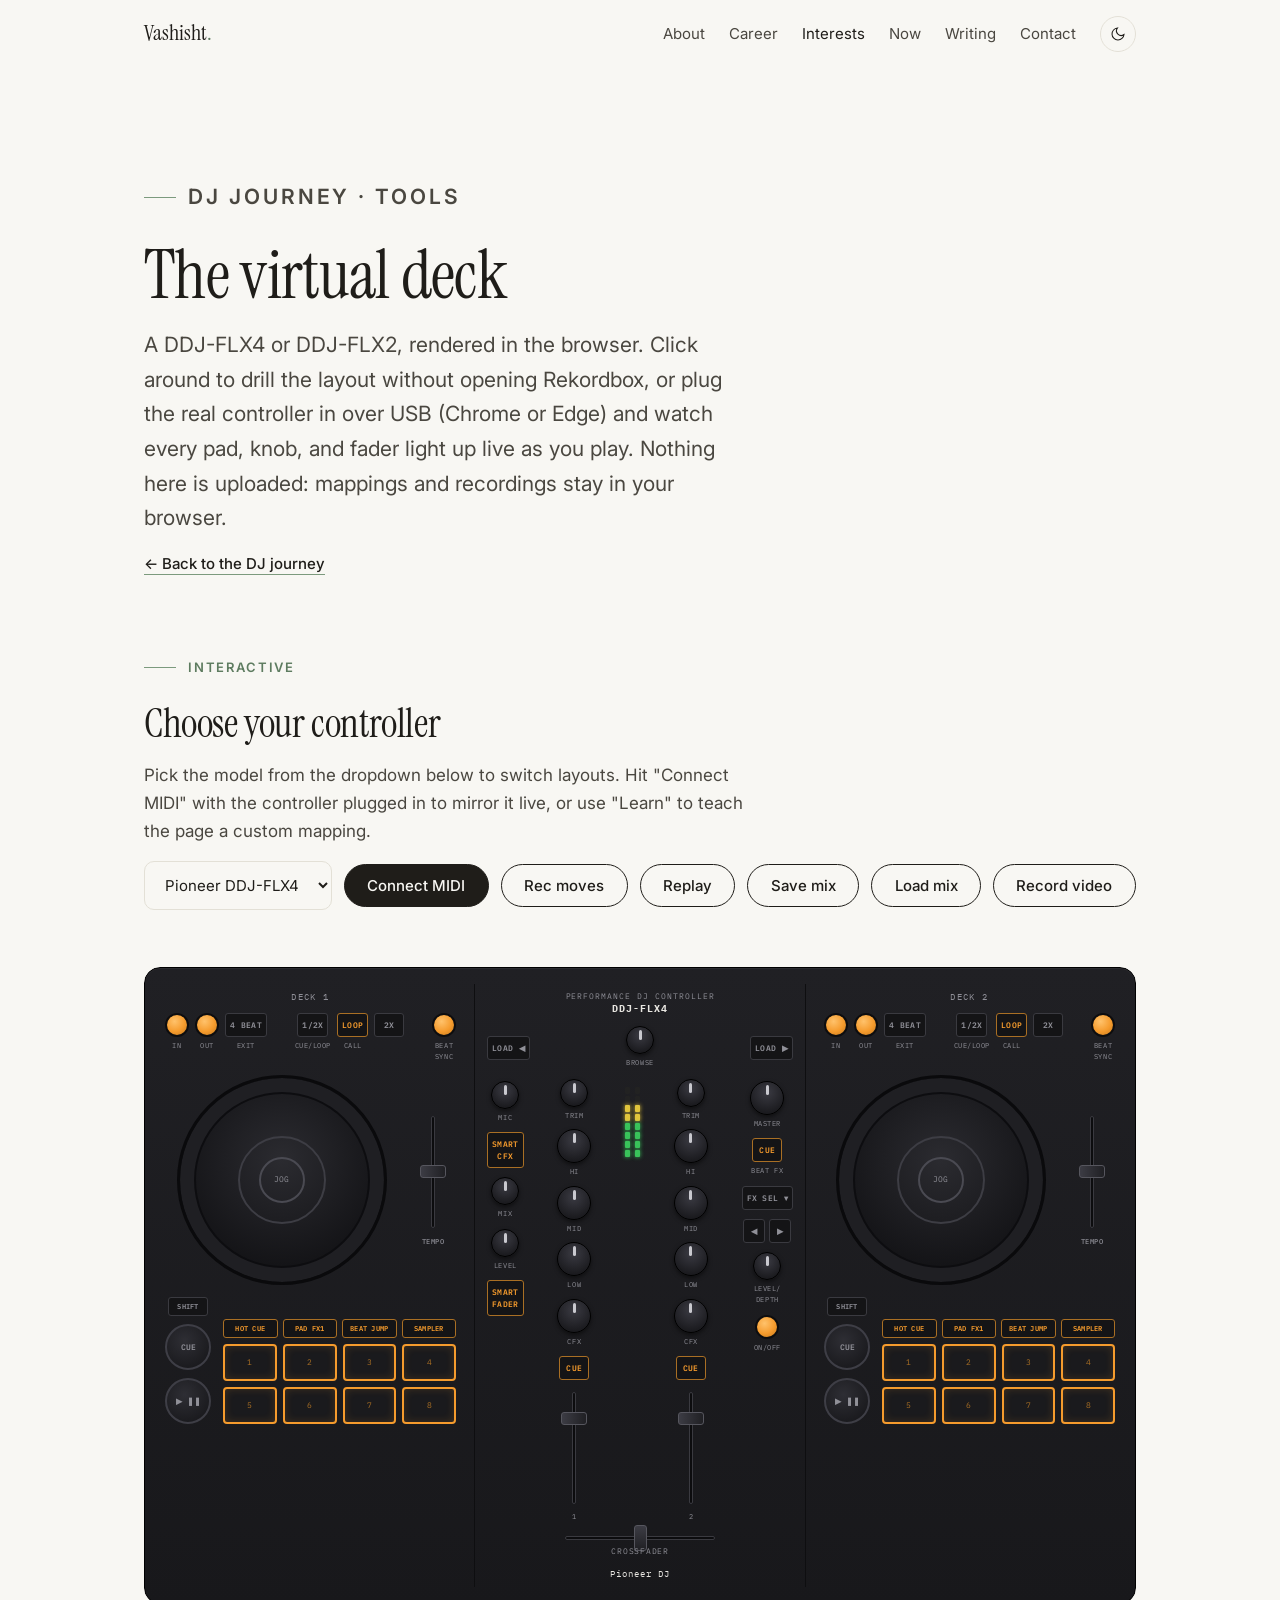
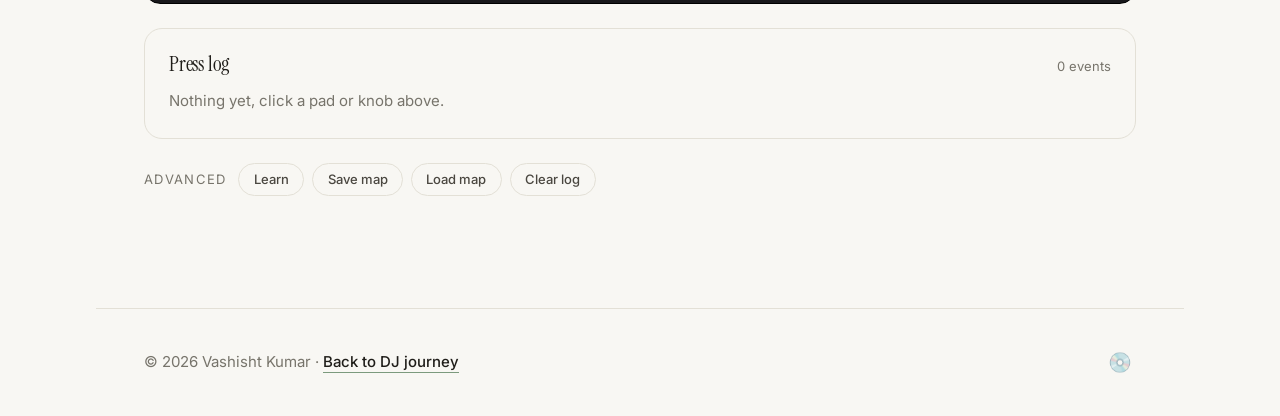
==== commit 28ea7a59: "Trim writing to two posts, add Atlas project, restyle DJ controller to match real hardware - Writing" ====
--- a/dj-controller.html
+++ b/dj-controller.html
@@ -4,7 +4,7 @@
   <meta charset="UTF-8">
   <meta name="viewport" content="width=device-width, initial-scale=1.0">
   <title>Virtual DJ Controller | Vashisht Kumar</title>
-  <meta name="description" content="An in-browser DDJ-FLX4 / FLX2 / XDJ-RR you can click, or connect the real thing over USB via Web MIDI and watch every pad and knob light up live.">
+  <meta name="description" content="An in-browser DDJ-FLX4 / FLX2 you can click, or connect the real thing over USB via Web MIDI and watch every pad and knob light up live.">
   <link rel="canonical" href="https://vashishtkumar99.github.io/dj-controller.html">
   <meta property="og:type" content="website">
   <meta property="og:title" content="Virtual DJ Controller | Vashisht Kumar">
@@ -13,46 +13,52 @@
   <link rel="icon" href="assets/icons/favicon.svg" type="image/svg+xml">
   <link rel="preconnect" href="https://fonts.googleapis.com">
   <link rel="preconnect" href="https://fonts.gstatic.com" crossorigin>
-  <link href="https://fonts.googleapis.com/css2?family=Instrument+Serif:ital@0;1&family=Inter:wght@400;500;600&family=Bebas+Neue&family=IBM+Plex+Mono:wght@400;500;600&display=swap" rel="stylesheet">
+  <link href="https://fonts.googleapis.com/css2?family=Instrument+Serif:ital@0;1&family=Inter:wght@400;500;600&family=IBM+Plex+Mono:wght@400;500;600&display=swap" rel="stylesheet">
   <link rel="stylesheet" href="styles/main.css">
   <link rel="stylesheet" href="styles/animations.css">
   <link rel="stylesheet" href="styles/responsive.css">
   <style>
-    /* ===== Virtual controller — scoped to #mixTracker so it never leaks
-       into (or gets clobbered by) the site's own .btn / .status / etc. ===== */
+    /* ===== Page chrome around the controller: the site's own components,
+       not the hardware skin. Keeps Inter/sentence case, matches .btn/.chip. ===== */
+    .dj-controls { display: flex; flex-wrap: wrap; gap: 0.75rem; align-items: center; margin-bottom: 0.75rem; }
+    #controllerSelect {
+      font: inherit; font-size: var(--text-sm); color: var(--ink); background: var(--paper);
+      border: 1px solid var(--line); border-radius: var(--radius); padding: 0.8rem 1rem;
+      cursor: pointer; transition: border-color 0.25s var(--ease);
+    }
+    #controllerSelect:hover, #controllerSelect:focus { border-color: var(--sage); outline: none; }
+    .btn.is-connected { background: var(--sage-tint); border-color: var(--sage); color: var(--sage-deep); }
+    .btn.is-recording { border-color: #b3453d; color: #b3453d; }
+    .dj-status { font-size: var(--text-sm); color: var(--ink-soft); min-height: 1.4em; margin: 0 0 var(--space-3); }
+    .dj-status b { color: var(--sage-deep); }
+    .dj-status .warn { color: var(--ink); }
+
+    .dj-log { margin-top: var(--space-3); border: 1px solid var(--line); border-radius: var(--radius-lg); padding: var(--space-3); }
+    .dj-log__head { display: flex; align-items: baseline; justify-content: space-between; gap: var(--space-2); margin-bottom: 0.6rem; }
+    .dj-log__head h3 { font-size: var(--text-lg); margin: 0; }
+    .dj-log__head span { font-size: var(--text-xs); color: var(--gray); white-space: nowrap; }
+    .dj-log__body { max-height: 220px; overflow-y: auto; font-size: var(--text-sm); color: var(--ink-soft); line-height: 1.8; }
+    .dj-log__body .empty { color: var(--gray); }
+    .dj-log__body .t { color: var(--gray); margin-right: 0.6rem; font-size: var(--text-xs); }
+    .dj-log__body .tag-midi { color: var(--sage-deep); margin-right: 0.5rem; font-weight: 600; font-size: var(--text-xs); }
+    .dj-log__body .tag-map { color: #a8842c; margin-right: 0.5rem; font-weight: 600; font-size: var(--text-xs); }
+    .dj-log__body .tag-replay { color: var(--ink-soft); margin-right: 0.5rem; font-weight: 600; font-size: var(--text-xs); }
+    .dj-log__body div.fresh .name { color: var(--sage-deep); }
+
+    .dj-advanced { margin-top: var(--space-3); display: flex; align-items: center; gap: 0.5rem; flex-wrap: wrap; }
+    .dj-advanced__label { font-size: var(--text-xs); text-transform: uppercase; letter-spacing: 0.1em; color: var(--gray); margin-right: 0.25rem; }
+
+    /* ===== The controller unit itself — scoped to #mixTracker so its
+       hardware-label styling never leaks into (or gets clobbered by) the
+       site's own classes. No card, no background: it sits on the page. ===== */
     #mixTracker {
-      --mt-bg: #0b0b0d; --mt-panel: #222226; --mt-pad-face: #1a1a1d;
+      --mt-panel: #222226; --mt-pad-face: #1a1a1d;
       --mt-line: #3a3a40; --mt-ink: #e8e6e1; --mt-dim: #909098;
-      --mt-org: var(--sage); --mt-org-dim: var(--sage-deep);
+      --mt-org: #f59b2d; --mt-org-dim: #a96f24;
       --mt-red: #ff3434; --mt-grn: #39c25a;
-      background: var(--mt-bg); color: var(--mt-ink);
       font-family: 'IBM Plex Mono', monospace;
-      padding: 24px 14px 32px;
-      border-radius: var(--radius-lg);
-      border: 1px solid var(--line);
     }
     #mixTracker * { box-sizing: border-box; margin: 0; padding: 0; -webkit-tap-highlight-color: transparent; }
-
-    #mixTracker .toolbar { display: flex; gap: 8px; flex-wrap: wrap; margin-bottom: 8px; align-items: center; }
-    #mixTracker .btn, #mixTracker select {
-      font-family: inherit; font-size: 11.5px; font-weight: 600; letter-spacing: .05em; text-transform: uppercase;
-      background: var(--mt-panel); color: var(--mt-ink); border: 1px solid var(--mt-line); border-radius: 6px;
-      padding: 9px 13px; cursor: pointer; transition: border-color .15s, color .15s;
-    }
-    #mixTracker .btn:hover, #mixTracker select:hover { border-color: var(--mt-org); color: var(--mt-org); }
-    #mixTracker .btn:focus-visible, #mixTracker select:focus-visible { outline: 2px solid var(--mt-org); outline-offset: 2px; }
-    #mixTracker .btn.primary { border-color: var(--mt-org); color: var(--mt-org); }
-    #mixTracker .btn.on { border-color: var(--mt-grn); color: var(--mt-grn); }
-    #mixTracker .btn.rec { border-color: var(--mt-red); color: var(--mt-red); }
-    #mixTracker .btn.mini { font-size: 9.5px; padding: 6px 10px; color: var(--mt-dim); }
-    #mixTracker .btn.mini:hover { border-color: var(--mt-org); color: var(--mt-org); }
-    #mixTracker .btn.mini.rec { border-color: var(--mt-red); color: var(--mt-red); }
-    #mixTracker .group { display: flex; gap: 0; border: 1px solid var(--mt-line); border-radius: 6px; overflow: hidden; }
-    #mixTracker .group .btn { border: none; border-radius: 0; border-right: 1px solid var(--mt-line); }
-    #mixTracker .group .btn:last-child { border-right: none; }
-    #mixTracker .status { font-size: 11px; color: var(--mt-dim); letter-spacing: .05em; margin: 2px 0 12px; min-height: 15px; }
-    #mixTracker .status b { color: var(--mt-grn); font-weight: 600; }
-    #mixTracker .status .warn { color: var(--mt-org); }
 
     #mixTracker .controller-scroll { overflow-x: auto; border-radius: 16px; }
     #mixTracker .controller {
@@ -80,7 +86,7 @@
       color: #1a0505 !important; box-shadow: 0 0 16px rgba(255,52,52,.65) !important;
     }
     #mixTracker .armed { outline: 2px dashed var(--mt-org) !important; outline-offset: 2px; animation: mtPulse 1s infinite; }
-    @keyframes mtPulse { 50% { outline-color: rgba(143,172,144,.25); } }
+    @keyframes mtPulse { 50% { outline-color: rgba(245,155,45,.25); } }
     #mixTracker button:focus-visible, #mixTracker .jog:focus-visible, #mixTracker .knob:focus-visible { outline: 2px solid var(--mt-red); outline-offset: 2px; }
 
     #mixTracker .ctl { display: flex; flex-direction: column; align-items: center; gap: 3px; }
@@ -127,7 +133,7 @@
     #mixTracker .pads { display: grid; grid-template-columns: repeat(4,1fr); gap: 6px; }
     #mixTracker .pad {
       aspect-ratio: 1.45/1; border-radius: 4px; background: var(--mt-pad-face);
-      border: 2px solid var(--mt-org); box-shadow: inset 0 0 8px rgba(143,172,144,.18);
+      border: 2px solid var(--mt-org); box-shadow: inset 0 0 8px rgba(245,155,45,.18);
       color: var(--mt-org-dim); font-family: inherit; font-size: 8px; cursor: pointer; transition: all .1s;
     }
     #mixTracker .pad.lit { box-shadow: inset 0 0 12px rgba(255,52,52,.5), 0 0 16px rgba(255,52,52,.65) !important; }
@@ -157,26 +163,7 @@
     #mixTracker .crossfader { display: flex; flex-direction: column; align-items: center; gap: 5px; padding-top: 4px; }
     #mixTracker .crossfader input { width: 150px; }
     #mixTracker .crossfader span { font-size: 7.5px; color: var(--mt-dim); letter-spacing: .1em; }
-
-    #mixTracker .log-section { margin-top: 20px; }
-    #mixTracker .log-head { display: flex; align-items: baseline; justify-content: space-between; margin-bottom: 8px; }
-    #mixTracker .log-head h3 { font-family: 'Bebas Neue', sans-serif; font-weight: 400; font-size: 22px; letter-spacing: .05em; }
-    #mixTracker .log-head span { font-size: 11px; color: var(--mt-dim); }
-    #mixTracker .log {
-      background: var(--mt-panel); border: 1px solid var(--mt-line); border-radius: 10px;
-      max-height: 240px; overflow-y: auto; padding: 10px 14px; font-size: 12px; line-height: 1.9;
-    }
-    #mixTracker .log .empty { color: var(--mt-dim); }
-    #mixTracker .log .t { color: var(--mt-dim); margin-right: 10px; }
-    #mixTracker .log .tag-midi { color: var(--mt-grn); margin-right: 8px; font-weight: 600; }
-    #mixTracker .log .tag-map { color: var(--mt-red); margin-right: 8px; font-weight: 600; }
-    #mixTracker .log .tag-replay { color: var(--mt-org); margin-right: 8px; font-weight: 600; }
-    #mixTracker .log div.fresh .name { color: var(--mt-red); }
-
-    #mixTracker .advanced { margin-top: 14px; display: flex; gap: 8px; align-items: center; justify-content: flex-end; flex-wrap: wrap; }
-    #mixTracker .advanced span { font-size: 9.5px; color: var(--mt-dim); letter-spacing: .08em; text-transform: uppercase; margin-right: 2px; }
     @media (prefers-reduced-motion: reduce) { #mixTracker * { transition: none !important; animation: none !important; } }
-    @media (max-width: 900px) { #mixTracker { padding: 18px 10px 24px; } }
   </style>
   <script>
     (function () {
@@ -219,7 +206,7 @@
     <section class="page-hero container">
       <p class="eyebrow hero-enter">DJ Journey · Tools</p>
       <h1 class="hero-enter" style="font-size: var(--text-2xl);">The virtual deck</h1>
-      <p class="hero-enter">A DDJ-FLX4, FLX2, or XDJ-RR, rendered in the browser. Click around to drill the layout without opening Rekordbox, or plug the real controller in over USB (Chrome or Edge) and watch every pad, knob, and fader light up live as you play. Nothing here is uploaded &mdash; mappings and recordings stay in your browser.</p>
+      <p class="hero-enter">A DDJ-FLX4 or DDJ-FLX2, rendered in the browser. Click around to drill the layout without opening Rekordbox, or plug the real controller in over USB (Chrome or Edge) and watch every pad, knob, and fader light up live as you play. Nothing here is uploaded: mappings and recordings stay in your browser.</p>
       <p class="hero-enter" style="font-size: var(--text-sm); color: var(--gray);"><a class="link" href="dj.html">&larr; Back to the DJ journey</a></p>
     </section>
 
@@ -228,38 +215,36 @@
       <h2 class="reveal" style="font-size: var(--text-xl);">Choose your controller</h2>
       <p class="reveal" style="color: var(--ink-soft); max-width: var(--measure);">Pick the model from the dropdown below to switch layouts. Hit "Connect MIDI" with the controller plugged in to mirror it live, or use "Learn" to teach the page a custom mapping.</p>
 
+      <div class="dj-controls reveal">
+        <select id="controllerSelect" aria-label="Choose controller"></select>
+        <button class="btn btn--solid" id="midiBtn">Connect MIDI</button>
+        <button class="btn" id="recBtn">Rec moves</button>
+        <button class="btn" id="replayBtn">Replay</button>
+        <button class="btn" id="saveSesBtn">Save mix</button>
+        <button class="btn" id="loadSesBtn">Load mix</button>
+        <button class="btn" id="videoBtn">Record video</button>
+        <input type="file" id="loadSesFile" accept=".json" hidden>
+      </div>
+      <p class="dj-status" id="status"></p>
+
       <div id="mixTracker" class="reveal">
-        <div class="toolbar">
-          <select id="controllerSelect" aria-label="Choose controller"></select>
-          <button class="btn primary" id="midiBtn">Connect MIDI</button>
-          <div class="group">
-            <button class="btn" id="recBtn">Rec</button>
-            <button class="btn" id="replayBtn">Replay</button>
-            <button class="btn" id="saveSesBtn">Save</button>
-            <button class="btn" id="loadSesBtn">Load</button>
-            <button class="btn" id="videoBtn">Video</button>
-          </div>
-          <input type="file" id="loadSesFile" accept=".json" hidden>
-        </div>
-        <div class="status" id="status"></div>
-
         <div class="controller-scroll">
           <div class="controller" id="controller"></div>
         </div>
-
-        <div class="log-section">
-          <div class="log-head"><h3>Press Log</h3><span id="count">0 events</span></div>
-          <div class="log" id="log"><div class="empty">&mdash;</div></div>
-        </div>
-
-        <div class="advanced">
-          <span>Advanced</span>
-          <button class="btn mini" id="learnBtn">Learn</button>
-          <button class="btn mini" id="exportBtn">Save map</button>
-          <button class="btn mini" id="importBtn">Load map</button>
-          <button class="btn mini" id="clearBtn">Clear log</button>
-          <input type="file" id="importFile" accept=".json" hidden>
-        </div>
+      </div>
+
+      <div class="dj-log reveal">
+        <div class="dj-log__head"><h3>Press log</h3><span id="count">0 events</span></div>
+        <div class="dj-log__body" id="log"><div class="empty">Nothing yet, click a pad or knob above.</div></div>
+      </div>
+
+      <div class="dj-advanced reveal">
+        <span class="dj-advanced__label">Advanced</span>
+        <button class="chip" id="learnBtn">Learn</button>
+        <button class="chip" id="exportBtn">Save map</button>
+        <button class="chip" id="importBtn">Load map</button>
+        <button class="chip" id="clearBtn">Clear log</button>
+        <input type="file" id="importFile" accept=".json" hidden>
       </div>
     </section>
 
@@ -290,17 +275,10 @@
         loopSection: false, beatFx: false, browse: false, mic: false,
         smartCfx: false, smartFader: true, hpKnobs: ['Level'],
         channelKnobs: ['Hi','Mid','Low'], cfx: true
-      },
-      'xdj-rr': {
-        name: 'Pioneer XDJ-RR', brandTop: 'ALL-IN-ONE DJ SYSTEM', brandName: 'XDJ-RR',
-        pads: 4, padModes: ['HOT CUE','BEAT LOOP','SLIP LOOP','BEAT JUMP'],
-        loopSection: true, beatFx: true, browse: true, mic: true,
-        smartCfx: false, smartFader: false, hpKnobs: ['Mix','Level'],
-        channelKnobs: ['Trim','Hi','Mid','Low'], cfx: false
       }
     };
 
-    const PRELOADED_MAPS = {"ddj-flx4":{"144:11":"Deck 1 Play/Pause","144:12":"Deck 1 Cue","144:63":"Deck 1 Shift","144:88":"Deck 1 Beat Sync","144:16":"Deck 1 Loop In","144:17":"Deck 1 Loop Out","144:77":"Deck 1 4 Beat/Exit","144:81":"Deck 1 Loop 1/2X","144:83":"Deck 1 Loop 2X","144:27":"Deck 1 HOT CUE Mode","144:30":"Deck 1 PAD FX1 Mode","144:32":"Deck 1 BEAT JUMP Mode","144:34":"Deck 1 SAMPLER Mode","144:84":"Ch 1 Headphone Cue","145:11":"Deck 2 Play/Pause","145:12":"Deck 2 Cue","145:63":"Deck 2 Shift","145:88":"Deck 2 Beat Sync","145:16":"Deck 2 Loop In","145:17":"Deck 2 Loop Out","145:77":"Deck 2 4 Beat/Exit","145:81":"Deck 2 Loop 1/2X","145:83":"Deck 2 Loop 2X","145:27":"Deck 2 HOT CUE Mode","145:30":"Deck 2 PAD FX1 Mode","145:32":"Deck 2 BEAT JUMP Mode","145:34":"Deck 2 SAMPLER Mode","145:84":"Ch 2 Headphone Cue","176:33":"Deck 1 Jog Wheel","176:34":"Deck 1 Jog Wheel","176:35":"Deck 1 Jog Wheel","176:0":"Deck 1 Tempo Slider","176:4":"Ch 1 Trim Knob","176:7":"Ch 1 Hi Knob","176:11":"Ch 1 Mid Knob","176:15":"Ch 1 Low Knob","176:19":"Ch 1 Volume Fader","177:33":"Deck 2 Jog Wheel","177:34":"Deck 2 Jog Wheel","177:35":"Deck 2 Jog Wheel","177:0":"Deck 2 Tempo Slider","177:4":"Ch 2 Trim Knob","177:7":"Ch 2 Hi Knob","177:11":"Ch 2 Mid Knob","177:15":"Ch 2 Low Knob","177:19":"Ch 2 Volume Fader","182:23":"Ch 1 CFX Knob","182:24":"Ch 2 CFX Knob","182:31":"Crossfader","182:12":"Headphone Mix Knob","182:64":"Browse Knob","150:65":"Browse Knob","150:70":"Load Deck 1","150:71":"Load Deck 2","148:99":"FX Select","148:74":"Beat ◀","148:75":"Beat ▶","148:71":"Beat FX On/Off","149:71":"Beat FX On/Off","151:0":"Deck 1 Pad 1","151:1":"Deck 1 Pad 2","151:2":"Deck 1 Pad 3","151:3":"Deck 1 Pad 4","151:4":"Deck 1 Pad 5","151:5":"Deck 1 Pad 6","151:6":"Deck 1 Pad 7","151:7":"Deck 1 Pad 8","151:16":"Deck 1 Pad 1","151:17":"Deck 1 Pad 2","151:18":"Deck 1 Pad 3","151:19":"Deck 1 Pad 4","151:20":"Deck 1 Pad 5","151:21":"Deck 1 Pad 6","151:22":"Deck 1 Pad 7","151:23":"Deck 1 Pad 8","151:24":"Deck 1 Pad 1","151:25":"Deck 1 Pad 2","151:26":"Deck 1 Pad 3","151:27":"Deck 1 Pad 4","151:28":"Deck 1 Pad 5","151:29":"Deck 1 Pad 6","151:30":"Deck 1 Pad 7","151:31":"Deck 1 Pad 8","151:32":"Deck 1 Pad 1","151:33":"Deck 1 Pad 2","151:34":"Deck 1 Pad 3","151:35":"Deck 1 Pad 4","151:36":"Deck 1 Pad 5","151:37":"Deck 1 Pad 6","151:38":"Deck 1 Pad 7","151:39":"Deck 1 Pad 8","151:48":"Deck 1 Pad 1","151:49":"Deck 1 Pad 2","151:50":"Deck 1 Pad 3","151:51":"Deck 1 Pad 4","151:52":"Deck 1 Pad 5","151:53":"Deck 1 Pad 6","151:54":"Deck 1 Pad 7","151:55":"Deck 1 Pad 8","151:64":"Deck 1 Pad 1","151:65":"Deck 1 Pad 2","151:66":"Deck 1 Pad 3","151:67":"Deck 1 Pad 4","151:68":"Deck 1 Pad 5","151:69":"Deck 1 Pad 6","151:70":"Deck 1 Pad 7","151:71":"Deck 1 Pad 8","151:96":"Deck 1 Pad 1","151:97":"Deck 1 Pad 2","151:98":"Deck 1 Pad 3","151:99":"Deck 1 Pad 4","151:100":"Deck 1 Pad 5","151:101":"Deck 1 Pad 6","151:102":"Deck 1 Pad 7","151:103":"Deck 1 Pad 8","151:112":"Deck 1 Pad 1","151:113":"Deck 1 Pad 2","151:114":"Deck 1 Pad 3","151:115":"Deck 1 Pad 4","151:116":"Deck 1 Pad 5","151:117":"Deck 1 Pad 6","151:118":"Deck 1 Pad 7","151:119":"Deck 1 Pad 8","153:0":"Deck 2 Pad 1","153:1":"Deck 2 Pad 2","153:2":"Deck 2 Pad 3","153:3":"Deck 2 Pad 4","153:4":"Deck 2 Pad 5","153:5":"Deck 2 Pad 6","153:6":"Deck 2 Pad 7","153:7":"Deck 2 Pad 8","153:16":"Deck 2 Pad 1","153:17":"Deck 2 Pad 2","153:18":"Deck 2 Pad 3","153:19":"Deck 2 Pad 4","153:20":"Deck 2 Pad 5","153:21":"Deck 2 Pad 6","153:22":"Deck 2 Pad 7","153:23":"Deck 2 Pad 8","153:24":"Deck 2 Pad 1","153:25":"Deck 2 Pad 2","153:26":"Deck 2 Pad 3","153:27":"Deck 2 Pad 4","153:28":"Deck 2 Pad 5","153:29":"Deck 2 Pad 6","153:30":"Deck 2 Pad 7","153:31":"Deck 2 Pad 8","153:32":"Deck 2 Pad 1","153:33":"Deck 2 Pad 2","153:34":"Deck 2 Pad 3","153:35":"Deck 2 Pad 4","153:36":"Deck 2 Pad 5","153:37":"Deck 2 Pad 6","153:38":"Deck 2 Pad 7","153:39":"Deck 2 Pad 8","153:48":"Deck 2 Pad 1","153:49":"Deck 2 Pad 2","153:50":"Deck 2 Pad 3","153:51":"Deck 2 Pad 4","153:52":"Deck 2 Pad 5","153:53":"Deck 2 Pad 6","153:54":"Deck 2 Pad 7","153:55":"Deck 2 Pad 8","153:64":"Deck 2 Pad 1","153:65":"Deck 2 Pad 2","153:66":"Deck 2 Pad 3","153:67":"Deck 2 Pad 4","153:68":"Deck 2 Pad 5","153:69":"Deck 2 Pad 6","153:70":"Deck 2 Pad 7","153:71":"Deck 2 Pad 8","153:96":"Deck 2 Pad 1","153:97":"Deck 2 Pad 2","153:98":"Deck 2 Pad 3","153:99":"Deck 2 Pad 4","153:100":"Deck 2 Pad 5","153:101":"Deck 2 Pad 6","153:102":"Deck 2 Pad 7","153:103":"Deck 2 Pad 8","153:112":"Deck 2 Pad 1","153:113":"Deck 2 Pad 2","153:114":"Deck 2 Pad 3","153:115":"Deck 2 Pad 4","153:116":"Deck 2 Pad 5","153:117":"Deck 2 Pad 6","153:118":"Deck 2 Pad 7","153:119":"Deck 2 Pad 8"},"ddj-flx2":{"144:11":"Deck 1 Play/Pause","144:12":"Deck 1 Cue","144:63":"Deck 1 Shift","144:88":"Deck 1 Beat Sync","144:54":"Deck 1 Jog Wheel","144:84":"Ch 1 Headphone Cue","145:11":"Deck 2 Play/Pause","145:12":"Deck 2 Cue","145:63":"Deck 2 Shift","145:88":"Deck 2 Beat Sync","145:54":"Deck 2 Jog Wheel","145:84":"Ch 2 Headphone Cue","176:33":"Deck 1 Jog Wheel","176:34":"Deck 1 Jog Wheel","176:35":"Deck 1 Jog Wheel","176:0":"Deck 1 Tempo Slider","176:7":"Ch 1 Hi Knob","176:11":"Ch 1 Mid Knob","176:15":"Ch 1 Low Knob","176:19":"Ch 1 Volume Fader","177:33":"Deck 2 Jog Wheel","177:34":"Deck 2 Jog Wheel","177:35":"Deck 2 Jog Wheel","177:0":"Deck 2 Tempo Slider","177:7":"Ch 2 Hi Knob","177:11":"Ch 2 Mid Knob","177:15":"Ch 2 Low Knob","177:19":"Ch 2 Volume Fader","182:23":"Ch 1 CFX Knob","182:24":"Ch 2 CFX Knob","182:31":"Crossfader","182:8":"Master Level Knob","182:13":"Headphone Level Knob","150:99":"Master Cue","150:1":"Smart Fader","151:0":"Deck 1 Pad 1","151:1":"Deck 1 Pad 2","151:2":"Deck 1 Pad 3","151:3":"Deck 1 Pad 4","151:4":"Deck 1 Pad 5","151:5":"Deck 1 Pad 6","151:6":"Deck 1 Pad 7","151:7":"Deck 1 Pad 8","151:16":"Deck 1 Pad 1","151:17":"Deck 1 Pad 2","151:18":"Deck 1 Pad 3","151:19":"Deck 1 Pad 4","151:20":"Deck 1 Pad 5","151:21":"Deck 1 Pad 6","151:22":"Deck 1 Pad 7","151:23":"Deck 1 Pad 8","151:48":"Deck 1 Pad 1","151:49":"Deck 1 Pad 2","151:50":"Deck 1 Pad 3","151:51":"Deck 1 Pad 4","151:52":"Deck 1 Pad 5","151:53":"Deck 1 Pad 6","151:54":"Deck 1 Pad 7","151:55":"Deck 1 Pad 8","151:96":"Deck 1 Pad 1","151:97":"Deck 1 Pad 2","151:98":"Deck 1 Pad 3","151:99":"Deck 1 Pad 4","151:100":"Deck 1 Pad 5","151:101":"Deck 1 Pad 6","151:102":"Deck 1 Pad 7","151:103":"Deck 1 Pad 8","152:0":"Deck 1 Pad 1","152:1":"Deck 1 Pad 2","152:2":"Deck 1 Pad 3","152:3":"Deck 1 Pad 4","152:4":"Deck 1 Pad 5","152:5":"Deck 1 Pad 6","152:6":"Deck 1 Pad 7","152:7":"Deck 1 Pad 8","152:16":"Deck 1 Pad 1","152:17":"Deck 1 Pad 2","152:18":"Deck 1 Pad 3","152:19":"Deck 1 Pad 4","152:20":"Deck 1 Pad 5","152:21":"Deck 1 Pad 6","152:22":"Deck 1 Pad 7","152:23":"Deck 1 Pad 8","152:48":"Deck 1 Pad 1","152:49":"Deck 1 Pad 2","152:50":"Deck 1 Pad 3","152:51":"Deck 1 Pad 4","152:52":"Deck 1 Pad 5","152:53":"Deck 1 Pad 6","152:54":"Deck 1 Pad 7","152:55":"Deck 1 Pad 8","152:96":"Deck 1 Pad 1","152:97":"Deck 1 Pad 2","152:98":"Deck 1 Pad 3","152:99":"Deck 1 Pad 4","152:100":"Deck 1 Pad 5","152:101":"Deck 1 Pad 6","152:102":"Deck 1 Pad 7","152:103":"Deck 1 Pad 8","153:0":"Deck 2 Pad 1","153:1":"Deck 2 Pad 2","153:2":"Deck 2 Pad 3","153:3":"Deck 2 Pad 4","153:4":"Deck 2 Pad 5","153:5":"Deck 2 Pad 6","153:6":"Deck 2 Pad 7","153:7":"Deck 2 Pad 8","153:16":"Deck 2 Pad 1","153:17":"Deck 2 Pad 2","153:18":"Deck 2 Pad 3","153:19":"Deck 2 Pad 4","153:20":"Deck 2 Pad 5","153:21":"Deck 2 Pad 6","153:22":"Deck 2 Pad 7","153:23":"Deck 2 Pad 8","153:48":"Deck 2 Pad 1","153:49":"Deck 2 Pad 2","153:50":"Deck 2 Pad 3","153:51":"Deck 2 Pad 4","153:52":"Deck 2 Pad 5","153:53":"Deck 2 Pad 6","153:54":"Deck 2 Pad 7","153:55":"Deck 2 Pad 8","153:96":"Deck 2 Pad 1","153:97":"Deck 2 Pad 2","153:98":"Deck 2 Pad 3","153:99":"Deck 2 Pad 4","153:100":"Deck 2 Pad 5","153:101":"Deck 2 Pad 6","153:102":"Deck 2 Pad 7","153:103":"Deck 2 Pad 8","154:0":"Deck 2 Pad 1","154:1":"Deck 2 Pad 2","154:2":"Deck 2 Pad 3","154:3":"Deck 2 Pad 4","154:4":"Deck 2 Pad 5","154:5":"Deck 2 Pad 6","154:6":"Deck 2 Pad 7","154:7":"Deck 2 Pad 8","154:16":"Deck 2 Pad 1","154:17":"Deck 2 Pad 2","154:18":"Deck 2 Pad 3","154:19":"Deck 2 Pad 4","154:20":"Deck 2 Pad 5","154:21":"Deck 2 Pad 6","154:22":"Deck 2 Pad 7","154:23":"Deck 2 Pad 8","154:48":"Deck 2 Pad 1","154:49":"Deck 2 Pad 2","154:50":"Deck 2 Pad 3","154:51":"Deck 2 Pad 4","154:52":"Deck 2 Pad 5","154:53":"Deck 2 Pad 6","154:54":"Deck 2 Pad 7","154:55":"Deck 2 Pad 8","154:96":"Deck 2 Pad 1","154:97":"Deck 2 Pad 2","154:98":"Deck 2 Pad 3","154:99":"Deck 2 Pad 4","154:100":"Deck 2 Pad 5","154:101":"Deck 2 Pad 6","154:102":"Deck 2 Pad 7","154:103":"Deck 2 Pad 8"},"xdj-rr":{"144:11":"Deck 1 Play/Pause","144:12":"Deck 1 Cue","144:63":"Deck 1 Shift","144:88":"Deck 1 Beat Sync","144:16":"Deck 1 Loop In","144:17":"Deck 1 Loop Out","144:77":"Deck 1 4 Beat/Exit","144:84":"Ch 1 Headphone Cue","145:11":"Deck 2 Play/Pause","145:12":"Deck 2 Cue","145:63":"Deck 2 Shift","145:88":"Deck 2 Beat Sync","145:16":"Deck 2 Loop In","145:17":"Deck 2 Loop Out","145:77":"Deck 2 4 Beat/Exit","145:84":"Ch 2 Headphone Cue","176:33":"Deck 1 Jog Wheel","176:34":"Deck 1 Jog Wheel","176:35":"Deck 1 Jog Wheel","176:0":"Deck 1 Tempo Slider","177:33":"Deck 2 Jog Wheel","177:34":"Deck 2 Jog Wheel","177:35":"Deck 2 Jog Wheel","177:0":"Deck 2 Tempo Slider","151:0":"Deck 1 Pad 1","151:1":"Deck 1 Pad 2","151:2":"Deck 1 Pad 3","151:3":"Deck 1 Pad 4","151:32":"Deck 1 Pad 1","151:33":"Deck 1 Pad 2","151:34":"Deck 1 Pad 3","151:35":"Deck 1 Pad 4","151:96":"Deck 1 Pad 1","151:97":"Deck 1 Pad 2","151:98":"Deck 1 Pad 3","151:99":"Deck 1 Pad 4","151:112":"Deck 1 Pad 1","151:113":"Deck 1 Pad 2","151:114":"Deck 1 Pad 3","151:115":"Deck 1 Pad 4","153:0":"Deck 2 Pad 1","153:1":"Deck 2 Pad 2","153:2":"Deck 2 Pad 3","153:3":"Deck 2 Pad 4","153:32":"Deck 2 Pad 1","153:33":"Deck 2 Pad 2","153:34":"Deck 2 Pad 3","153:35":"Deck 2 Pad 4","153:96":"Deck 2 Pad 1","153:97":"Deck 2 Pad 2","153:98":"Deck 2 Pad 3","153:99":"Deck 2 Pad 4","153:112":"Deck 2 Pad 1","153:113":"Deck 2 Pad 2","153:114":"Deck 2 Pad 3","153:115":"Deck 2 Pad 4"}};
+    const PRELOADED_MAPS = {"ddj-flx4":{"144:11":"Deck 1 Play/Pause","144:12":"Deck 1 Cue","144:63":"Deck 1 Shift","144:88":"Deck 1 Beat Sync","144:16":"Deck 1 Loop In","144:17":"Deck 1 Loop Out","144:77":"Deck 1 4 Beat/Exit","144:81":"Deck 1 Loop 1/2X","144:83":"Deck 1 Loop 2X","144:27":"Deck 1 HOT CUE Mode","144:30":"Deck 1 PAD FX1 Mode","144:32":"Deck 1 BEAT JUMP Mode","144:34":"Deck 1 SAMPLER Mode","144:84":"Ch 1 Headphone Cue","145:11":"Deck 2 Play/Pause","145:12":"Deck 2 Cue","145:63":"Deck 2 Shift","145:88":"Deck 2 Beat Sync","145:16":"Deck 2 Loop In","145:17":"Deck 2 Loop Out","145:77":"Deck 2 4 Beat/Exit","145:81":"Deck 2 Loop 1/2X","145:83":"Deck 2 Loop 2X","145:27":"Deck 2 HOT CUE Mode","145:30":"Deck 2 PAD FX1 Mode","145:32":"Deck 2 BEAT JUMP Mode","145:34":"Deck 2 SAMPLER Mode","145:84":"Ch 2 Headphone Cue","176:33":"Deck 1 Jog Wheel","176:34":"Deck 1 Jog Wheel","176:35":"Deck 1 Jog Wheel","176:0":"Deck 1 Tempo Slider","176:4":"Ch 1 Trim Knob","176:7":"Ch 1 Hi Knob","176:11":"Ch 1 Mid Knob","176:15":"Ch 1 Low Knob","176:19":"Ch 1 Volume Fader","177:33":"Deck 2 Jog Wheel","177:34":"Deck 2 Jog Wheel","177:35":"Deck 2 Jog Wheel","177:0":"Deck 2 Tempo Slider","177:4":"Ch 2 Trim Knob","177:7":"Ch 2 Hi Knob","177:11":"Ch 2 Mid Knob","177:15":"Ch 2 Low Knob","177:19":"Ch 2 Volume Fader","182:23":"Ch 1 CFX Knob","182:24":"Ch 2 CFX Knob","182:31":"Crossfader","182:12":"Headphone Mix Knob","182:64":"Browse Knob","150:65":"Browse Knob","150:70":"Load Deck 1","150:71":"Load Deck 2","148:99":"FX Select","148:74":"Beat ◀","148:75":"Beat ▶","148:71":"Beat FX On/Off","149:71":"Beat FX On/Off","151:0":"Deck 1 Pad 1","151:1":"Deck 1 Pad 2","151:2":"Deck 1 Pad 3","151:3":"Deck 1 Pad 4","151:4":"Deck 1 Pad 5","151:5":"Deck 1 Pad 6","151:6":"Deck 1 Pad 7","151:7":"Deck 1 Pad 8","151:16":"Deck 1 Pad 1","151:17":"Deck 1 Pad 2","151:18":"Deck 1 Pad 3","151:19":"Deck 1 Pad 4","151:20":"Deck 1 Pad 5","151:21":"Deck 1 Pad 6","151:22":"Deck 1 Pad 7","151:23":"Deck 1 Pad 8","151:24":"Deck 1 Pad 1","151:25":"Deck 1 Pad 2","151:26":"Deck 1 Pad 3","151:27":"Deck 1 Pad 4","151:28":"Deck 1 Pad 5","151:29":"Deck 1 Pad 6","151:30":"Deck 1 Pad 7","151:31":"Deck 1 Pad 8","151:32":"Deck 1 Pad 1","151:33":"Deck 1 Pad 2","151:34":"Deck 1 Pad 3","151:35":"Deck 1 Pad 4","151:36":"Deck 1 Pad 5","151:37":"Deck 1 Pad 6","151:38":"Deck 1 Pad 7","151:39":"Deck 1 Pad 8","151:48":"Deck 1 Pad 1","151:49":"Deck 1 Pad 2","151:50":"Deck 1 Pad 3","151:51":"Deck 1 Pad 4","151:52":"Deck 1 Pad 5","151:53":"Deck 1 Pad 6","151:54":"Deck 1 Pad 7","151:55":"Deck 1 Pad 8","151:64":"Deck 1 Pad 1","151:65":"Deck 1 Pad 2","151:66":"Deck 1 Pad 3","151:67":"Deck 1 Pad 4","151:68":"Deck 1 Pad 5","151:69":"Deck 1 Pad 6","151:70":"Deck 1 Pad 7","151:71":"Deck 1 Pad 8","151:96":"Deck 1 Pad 1","151:97":"Deck 1 Pad 2","151:98":"Deck 1 Pad 3","151:99":"Deck 1 Pad 4","151:100":"Deck 1 Pad 5","151:101":"Deck 1 Pad 6","151:102":"Deck 1 Pad 7","151:103":"Deck 1 Pad 8","151:112":"Deck 1 Pad 1","151:113":"Deck 1 Pad 2","151:114":"Deck 1 Pad 3","151:115":"Deck 1 Pad 4","151:116":"Deck 1 Pad 5","151:117":"Deck 1 Pad 6","151:118":"Deck 1 Pad 7","151:119":"Deck 1 Pad 8","153:0":"Deck 2 Pad 1","153:1":"Deck 2 Pad 2","153:2":"Deck 2 Pad 3","153:3":"Deck 2 Pad 4","153:4":"Deck 2 Pad 5","153:5":"Deck 2 Pad 6","153:6":"Deck 2 Pad 7","153:7":"Deck 2 Pad 8","153:16":"Deck 2 Pad 1","153:17":"Deck 2 Pad 2","153:18":"Deck 2 Pad 3","153:19":"Deck 2 Pad 4","153:20":"Deck 2 Pad 5","153:21":"Deck 2 Pad 6","153:22":"Deck 2 Pad 7","153:23":"Deck 2 Pad 8","153:24":"Deck 2 Pad 1","153:25":"Deck 2 Pad 2","153:26":"Deck 2 Pad 3","153:27":"Deck 2 Pad 4","153:28":"Deck 2 Pad 5","153:29":"Deck 2 Pad 6","153:30":"Deck 2 Pad 7","153:31":"Deck 2 Pad 8","153:32":"Deck 2 Pad 1","153:33":"Deck 2 Pad 2","153:34":"Deck 2 Pad 3","153:35":"Deck 2 Pad 4","153:36":"Deck 2 Pad 5","153:37":"Deck 2 Pad 6","153:38":"Deck 2 Pad 7","153:39":"Deck 2 Pad 8","153:48":"Deck 2 Pad 1","153:49":"Deck 2 Pad 2","153:50":"Deck 2 Pad 3","153:51":"Deck 2 Pad 4","153:52":"Deck 2 Pad 5","153:53":"Deck 2 Pad 6","153:54":"Deck 2 Pad 7","153:55":"Deck 2 Pad 8","153:64":"Deck 2 Pad 1","153:65":"Deck 2 Pad 2","153:66":"Deck 2 Pad 3","153:67":"Deck 2 Pad 4","153:68":"Deck 2 Pad 5","153:69":"Deck 2 Pad 6","153:70":"Deck 2 Pad 7","153:71":"Deck 2 Pad 8","153:96":"Deck 2 Pad 1","153:97":"Deck 2 Pad 2","153:98":"Deck 2 Pad 3","153:99":"Deck 2 Pad 4","153:100":"Deck 2 Pad 5","153:101":"Deck 2 Pad 6","153:102":"Deck 2 Pad 7","153:103":"Deck 2 Pad 8","153:112":"Deck 2 Pad 1","153:113":"Deck 2 Pad 2","153:114":"Deck 2 Pad 3","153:115":"Deck 2 Pad 4","153:116":"Deck 2 Pad 5","153:117":"Deck 2 Pad 6","153:118":"Deck 2 Pad 7","153:119":"Deck 2 Pad 8"},"ddj-flx2":{"144:11":"Deck 1 Play/Pause","144:12":"Deck 1 Cue","144:63":"Deck 1 Shift","144:88":"Deck 1 Beat Sync","144:54":"Deck 1 Jog Wheel","144:84":"Ch 1 Headphone Cue","145:11":"Deck 2 Play/Pause","145:12":"Deck 2 Cue","145:63":"Deck 2 Shift","145:88":"Deck 2 Beat Sync","145:54":"Deck 2 Jog Wheel","145:84":"Ch 2 Headphone Cue","176:33":"Deck 1 Jog Wheel","176:34":"Deck 1 Jog Wheel","176:35":"Deck 1 Jog Wheel","176:0":"Deck 1 Tempo Slider","176:7":"Ch 1 Hi Knob","176:11":"Ch 1 Mid Knob","176:15":"Ch 1 Low Knob","176:19":"Ch 1 Volume Fader","177:33":"Deck 2 Jog Wheel","177:34":"Deck 2 Jog Wheel","177:35":"Deck 2 Jog Wheel","177:0":"Deck 2 Tempo Slider","177:7":"Ch 2 Hi Knob","177:11":"Ch 2 Mid Knob","177:15":"Ch 2 Low Knob","177:19":"Ch 2 Volume Fader","182:23":"Ch 1 CFX Knob","182:24":"Ch 2 CFX Knob","182:31":"Crossfader","182:8":"Master Level Knob","182:13":"Headphone Level Knob","150:99":"Master Cue","150:1":"Smart Fader","151:0":"Deck 1 Pad 1","151:1":"Deck 1 Pad 2","151:2":"Deck 1 Pad 3","151:3":"Deck 1 Pad 4","151:4":"Deck 1 Pad 5","151:5":"Deck 1 Pad 6","151:6":"Deck 1 Pad 7","151:7":"Deck 1 Pad 8","151:16":"Deck 1 Pad 1","151:17":"Deck 1 Pad 2","151:18":"Deck 1 Pad 3","151:19":"Deck 1 Pad 4","151:20":"Deck 1 Pad 5","151:21":"Deck 1 Pad 6","151:22":"Deck 1 Pad 7","151:23":"Deck 1 Pad 8","151:48":"Deck 1 Pad 1","151:49":"Deck 1 Pad 2","151:50":"Deck 1 Pad 3","151:51":"Deck 1 Pad 4","151:52":"Deck 1 Pad 5","151:53":"Deck 1 Pad 6","151:54":"Deck 1 Pad 7","151:55":"Deck 1 Pad 8","151:96":"Deck 1 Pad 1","151:97":"Deck 1 Pad 2","151:98":"Deck 1 Pad 3","151:99":"Deck 1 Pad 4","151:100":"Deck 1 Pad 5","151:101":"Deck 1 Pad 6","151:102":"Deck 1 Pad 7","151:103":"Deck 1 Pad 8","152:0":"Deck 1 Pad 1","152:1":"Deck 1 Pad 2","152:2":"Deck 1 Pad 3","152:3":"Deck 1 Pad 4","152:4":"Deck 1 Pad 5","152:5":"Deck 1 Pad 6","152:6":"Deck 1 Pad 7","152:7":"Deck 1 Pad 8","152:16":"Deck 1 Pad 1","152:17":"Deck 1 Pad 2","152:18":"Deck 1 Pad 3","152:19":"Deck 1 Pad 4","152:20":"Deck 1 Pad 5","152:21":"Deck 1 Pad 6","152:22":"Deck 1 Pad 7","152:23":"Deck 1 Pad 8","152:48":"Deck 1 Pad 1","152:49":"Deck 1 Pad 2","152:50":"Deck 1 Pad 3","152:51":"Deck 1 Pad 4","152:52":"Deck 1 Pad 5","152:53":"Deck 1 Pad 6","152:54":"Deck 1 Pad 7","152:55":"Deck 1 Pad 8","152:96":"Deck 1 Pad 1","152:97":"Deck 1 Pad 2","152:98":"Deck 1 Pad 3","152:99":"Deck 1 Pad 4","152:100":"Deck 1 Pad 5","152:101":"Deck 1 Pad 6","152:102":"Deck 1 Pad 7","152:103":"Deck 1 Pad 8","153:0":"Deck 2 Pad 1","153:1":"Deck 2 Pad 2","153:2":"Deck 2 Pad 3","153:3":"Deck 2 Pad 4","153:4":"Deck 2 Pad 5","153:5":"Deck 2 Pad 6","153:6":"Deck 2 Pad 7","153:7":"Deck 2 Pad 8","153:16":"Deck 2 Pad 1","153:17":"Deck 2 Pad 2","153:18":"Deck 2 Pad 3","153:19":"Deck 2 Pad 4","153:20":"Deck 2 Pad 5","153:21":"Deck 2 Pad 6","153:22":"Deck 2 Pad 7","153:23":"Deck 2 Pad 8","153:48":"Deck 2 Pad 1","153:49":"Deck 2 Pad 2","153:50":"Deck 2 Pad 3","153:51":"Deck 2 Pad 4","153:52":"Deck 2 Pad 5","153:53":"Deck 2 Pad 6","153:54":"Deck 2 Pad 7","153:55":"Deck 2 Pad 8","153:96":"Deck 2 Pad 1","153:97":"Deck 2 Pad 2","153:98":"Deck 2 Pad 3","153:99":"Deck 2 Pad 4","153:100":"Deck 2 Pad 5","153:101":"Deck 2 Pad 6","153:102":"Deck 2 Pad 7","153:103":"Deck 2 Pad 8","154:0":"Deck 2 Pad 1","154:1":"Deck 2 Pad 2","154:2":"Deck 2 Pad 3","154:3":"Deck 2 Pad 4","154:4":"Deck 2 Pad 5","154:5":"Deck 2 Pad 6","154:6":"Deck 2 Pad 7","154:7":"Deck 2 Pad 8","154:16":"Deck 2 Pad 1","154:17":"Deck 2 Pad 2","154:18":"Deck 2 Pad 3","154:19":"Deck 2 Pad 4","154:20":"Deck 2 Pad 5","154:21":"Deck 2 Pad 6","154:22":"Deck 2 Pad 7","154:23":"Deck 2 Pad 8","154:48":"Deck 2 Pad 1","154:49":"Deck 2 Pad 2","154:50":"Deck 2 Pad 3","154:51":"Deck 2 Pad 4","154:52":"Deck 2 Pad 5","154:53":"Deck 2 Pad 6","154:54":"Deck 2 Pad 7","154:55":"Deck 2 Pad 8","154:96":"Deck 2 Pad 1","154:97":"Deck 2 Pad 2","154:98":"Deck 2 Pad 3","154:99":"Deck 2 Pad 4","154:100":"Deck 2 Pad 5","154:101":"Deck 2 Pad 6","154:102":"Deck 2 Pad 7","154:103":"Deck 2 Pad 8"}};
 
     let currentId = 'ddj-flx4';
     const mappings = {};
@@ -459,7 +437,7 @@
     function setStatus(html){ statusEl.innerHTML = html; }
     learnBtn.addEventListener('click', () => {
       learnOn = !learnOn;
-      learnBtn.classList.toggle('rec', learnOn);
+      learnBtn.classList.toggle('is-active', learnOn);
       if (armedEl){ armedEl.classList.remove('armed'); armedEl = null; }
       setStatus(learnOn ? '<span class="warn">Learn: click a control on screen, then press it on the hardware.</span>' : '');
     });
@@ -553,7 +531,7 @@
           let names = [];
           access.inputs.forEach(inp => { inp.onmidimessage = onMIDI; names.push(inp.name); });
           midiReady = names.length > 0;
-          $('midiBtn').classList.toggle('on', midiReady);
+          $('midiBtn').classList.toggle('is-connected', midiReady);
           $('midiBtn').textContent = midiReady ? 'MIDI Connected' : 'Connect MIDI';
           setStatus(midiReady ? `<b>Connected:</b> ${names.join(', ')}` : '<span class="warn">No device found. Plug in over USB and click again.</span>');
         };
@@ -615,14 +593,14 @@
     const recBtn = $('recBtn'), replayBtn = $('replayBtn');
     recBtn.addEventListener('click', () => {
       recOn = !recOn;
-      recBtn.classList.toggle('rec', recOn);
+      recBtn.classList.toggle('is-recording', recOn);
       if (recOn){
         sessionEvents = []; recStart = Date.now();
         recBtn.textContent = 'Stop';
         setStatus('<span class="warn">Recording…</span>');
       } else {
         lastSession = { controller: currentId, recordedAt: new Date().toISOString(), events: sessionEvents };
-        recBtn.textContent = 'Rec';
+        recBtn.textContent = 'Rec moves';
         setStatus(`<b>${sessionEvents.length} moves recorded.</b>`);
       }
     });
@@ -695,8 +673,8 @@
           a.href = URL.createObjectURL(blob);
           a.download = `mix-video-${Date.now()}.webm`;
           a.click(); URL.revokeObjectURL(a.href);
-          videoBtn.textContent = 'Video';
-          videoBtn.classList.remove('rec');
+          videoBtn.textContent = 'Record video';
+          videoBtn.classList.remove('is-recording');
           setStatus('<b>Video saved.</b>');
         };
         stream.getVideoTracks()[0].addEventListener('ended', () => {
@@ -704,7 +682,7 @@
         });
         mediaRec.start();
         videoBtn.textContent = 'Stop';
-        videoBtn.classList.add('rec');
+        videoBtn.classList.add('is-recording');
         setStatus('<span class="warn">Recording video…</span>');
       } catch {
         setStatus('<span class="warn">Video capture cancelled.</span>');
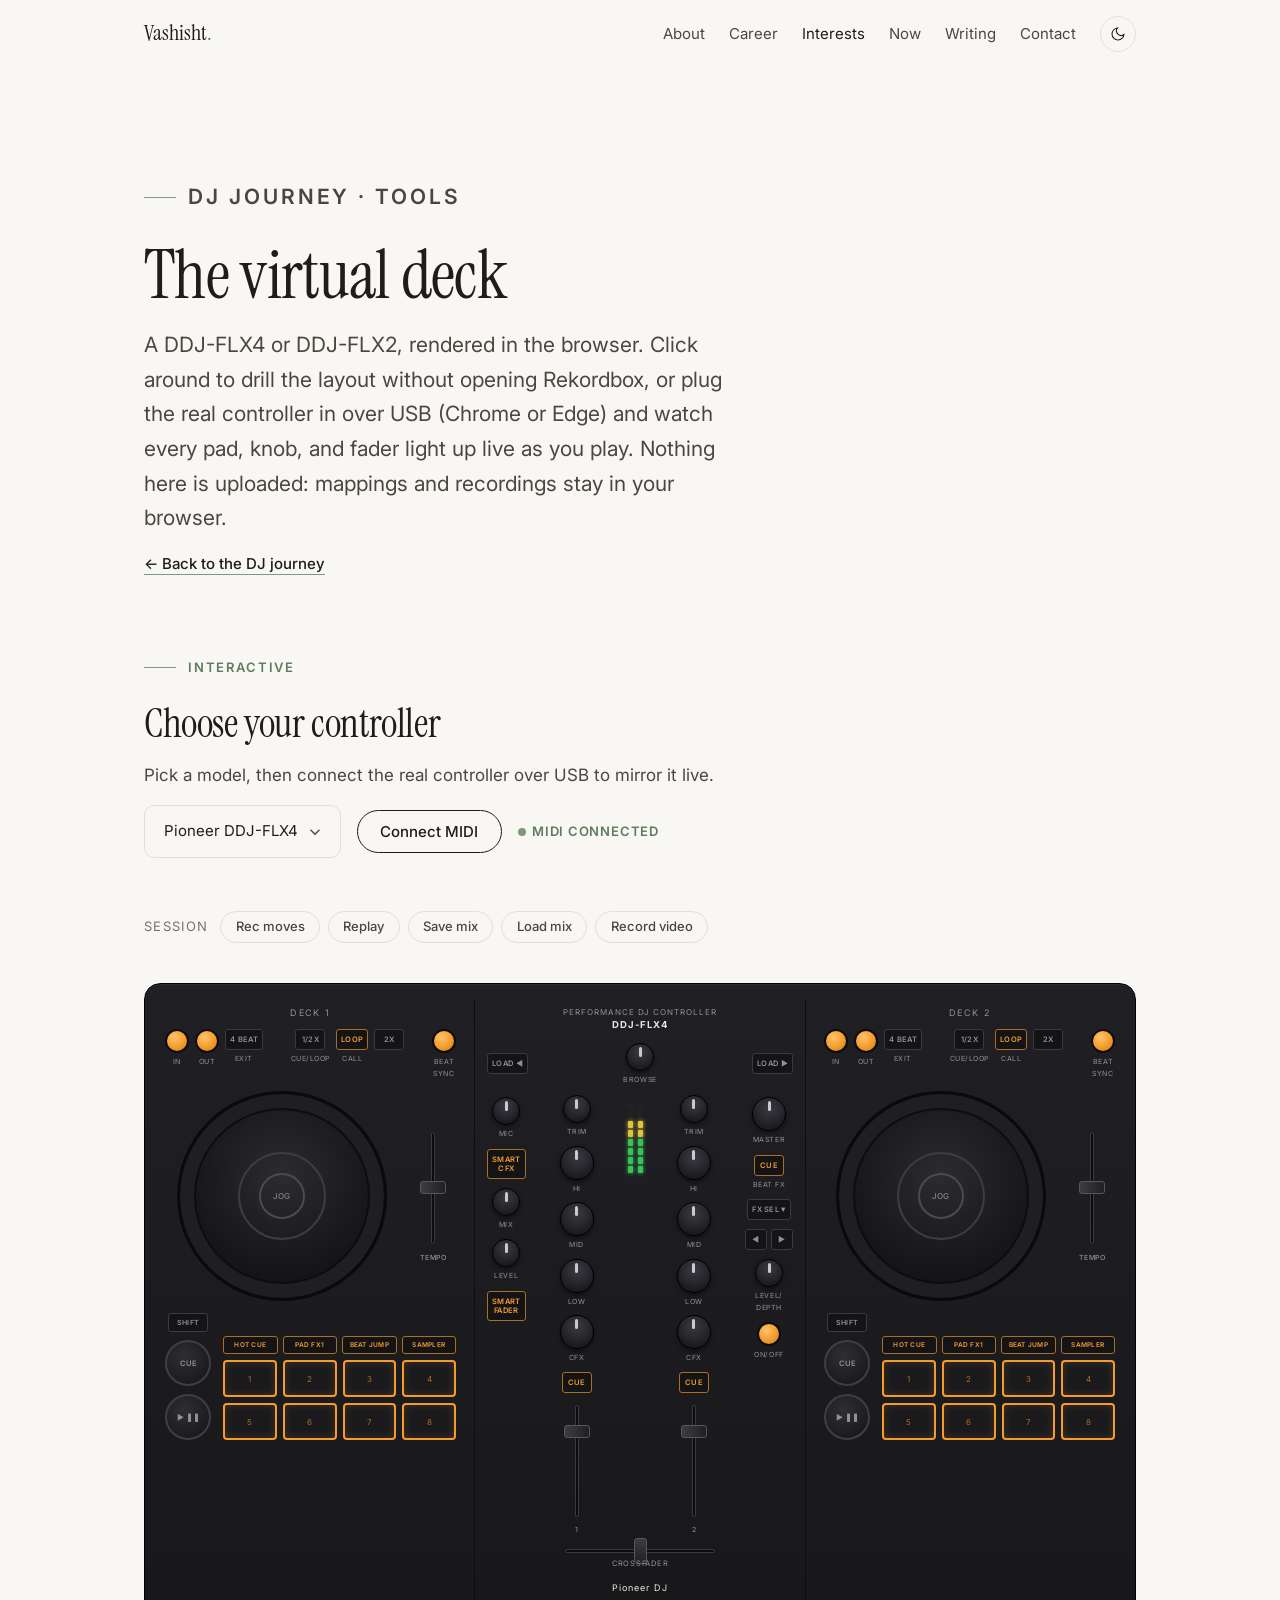
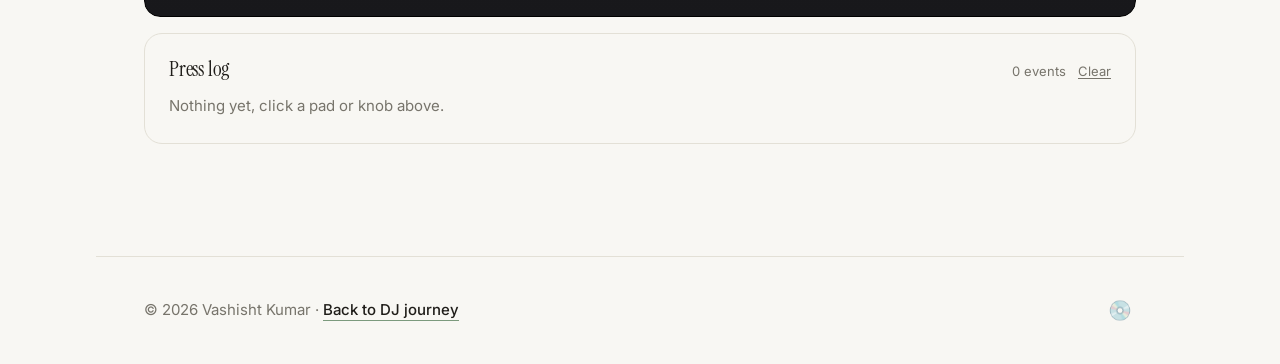
==== commit ebed2003: "Give the virtual controller its own DJ page section, polish its UI - dj.html: add a dedicated "Pract" ====
--- a/dj-controller.html
+++ b/dj-controller.html
@@ -13,30 +13,59 @@
   <link rel="icon" href="assets/icons/favicon.svg" type="image/svg+xml">
   <link rel="preconnect" href="https://fonts.googleapis.com">
   <link rel="preconnect" href="https://fonts.gstatic.com" crossorigin>
-  <link href="https://fonts.googleapis.com/css2?family=Instrument+Serif:ital@0;1&family=Inter:wght@400;500;600&family=IBM+Plex+Mono:wght@400;500;600&display=swap" rel="stylesheet">
+  <link href="https://fonts.googleapis.com/css2?family=Instrument+Serif:ital@0;1&family=Inter:wght@400;500;600&display=swap" rel="stylesheet">
   <link rel="stylesheet" href="styles/main.css">
   <link rel="stylesheet" href="styles/animations.css">
   <link rel="stylesheet" href="styles/responsive.css">
   <style>
     /* ===== Page chrome around the controller: the site's own components,
        not the hardware skin. Keeps Inter/sentence case, matches .btn/.chip. ===== */
-    .dj-controls { display: flex; flex-wrap: wrap; gap: 0.75rem; align-items: center; margin-bottom: 0.75rem; }
+    .dj-controls { display: flex; flex-wrap: wrap; gap: var(--space-2); align-items: center; margin-bottom: var(--space-2); }
     #controllerSelect {
       font: inherit; font-size: var(--text-sm); color: var(--ink); background: var(--paper);
-      border: 1px solid var(--line); border-radius: var(--radius); padding: 0.8rem 1rem;
+      border: 1px solid var(--line); border-radius: var(--radius); padding: 0.8rem 1.2rem;
       cursor: pointer; transition: border-color 0.25s var(--ease);
     }
     #controllerSelect:hover, #controllerSelect:focus { border-color: var(--sage); outline: none; }
-    .btn.is-connected { background: var(--sage-tint); border-color: var(--sage); color: var(--sage-deep); }
-    .btn.is-recording { border-color: #b3453d; color: #b3453d; }
-    .dj-status { font-size: var(--text-sm); color: var(--ink-soft); min-height: 1.4em; margin: 0 0 var(--space-3); }
+
+    /* Custom select: hide the native arrow, draw our own so it doesn't
+       look like a stock browser dropdown. */
+    #controllerSelect {
+      appearance: none; -webkit-appearance: none; -moz-appearance: none;
+      padding-right: 2.6rem;
+      background-image: url("data:image/svg+xml,%3Csvg xmlns='http://www.w3.org/2000/svg' width='18' height='18' viewBox='0 0 24 24' fill='none' stroke='%234A4740' stroke-width='1.8'%3E%3Cpath d='m6 9 6 6 6-6'/%3E%3C/svg%3E");
+      background-repeat: no-repeat;
+      background-position: right 1rem center;
+    }
+    [data-theme="dark"] #controllerSelect {
+      background-image: url("data:image/svg+xml,%3Csvg xmlns='http://www.w3.org/2000/svg' width='18' height='18' viewBox='0 0 24 24' fill='none' stroke='%23C6C2B5' stroke-width='1.8'%3E%3Cpath d='m6 9 6 6 6-6'/%3E%3C/svg%3E");
+    }
+
+    /* MIDI connection badge — same dot+label language as the project
+       status tags on vibe-coding.html. */
+    .status--off { color: var(--gray); }
+    .status--off::before { background: var(--gray); }
+
+    .dj-row { display: flex; align-items: center; gap: 0.5rem; flex-wrap: wrap; }
+    .dj-row__label { font-size: var(--text-xs); text-transform: uppercase; letter-spacing: 0.1em; color: var(--gray); margin-right: 0.25rem; }
+    .dj-session { margin-bottom: var(--space-4); }
+    .chip.is-recording { border-color: #b3453d; color: #b3453d; }
+
+    .dj-status { font-size: var(--text-sm); color: var(--ink-soft); min-height: 1.4em; margin: 0 0 var(--space-2); }
     .dj-status b { color: var(--sage-deep); }
     .dj-status .warn { color: var(--ink); }
 
-    .dj-log { margin-top: var(--space-3); border: 1px solid var(--line); border-radius: var(--radius-lg); padding: var(--space-3); }
+    .dj-log { margin-top: var(--space-2); border: 1px solid var(--line); border-radius: var(--radius-lg); padding: var(--space-3); }
     .dj-log__head { display: flex; align-items: baseline; justify-content: space-between; gap: var(--space-2); margin-bottom: 0.6rem; }
     .dj-log__head h3 { font-size: var(--text-lg); margin: 0; }
-    .dj-log__head span { font-size: var(--text-xs); color: var(--gray); white-space: nowrap; }
+    .dj-log__meta { display: flex; align-items: center; gap: 0.75rem; }
+    .dj-log__meta span { font-size: var(--text-xs); color: var(--gray); white-space: nowrap; }
+    .dj-log__clear {
+      font: inherit; font-size: var(--text-xs); color: var(--gray); background: none; border: none;
+      padding: 0; cursor: pointer; text-decoration: underline; text-underline-offset: 2px;
+      transition: color 0.2s var(--ease);
+    }
+    .dj-log__clear:hover { color: var(--sage-deep); }
     .dj-log__body { max-height: 220px; overflow-y: auto; font-size: var(--text-sm); color: var(--ink-soft); line-height: 1.8; }
     .dj-log__body .empty { color: var(--gray); }
     .dj-log__body .t { color: var(--gray); margin-right: 0.6rem; font-size: var(--text-xs); }
@@ -45,8 +74,8 @@
     .dj-log__body .tag-replay { color: var(--ink-soft); margin-right: 0.5rem; font-weight: 600; font-size: var(--text-xs); }
     .dj-log__body div.fresh .name { color: var(--sage-deep); }
 
-    .dj-advanced { margin-top: var(--space-3); display: flex; align-items: center; gap: 0.5rem; flex-wrap: wrap; }
-    .dj-advanced__label { font-size: var(--text-xs); text-transform: uppercase; letter-spacing: 0.1em; color: var(--gray); margin-right: 0.25rem; }
+    .dj-advanced { margin-top: var(--space-3); }
+    .dj-advanced[hidden] { display: none; }
 
     /* ===== The controller unit itself — scoped to #mixTracker so its
        hardware-label styling never leaks into (or gets clobbered by) the
@@ -56,7 +85,7 @@
       --mt-line: #3a3a40; --mt-ink: #e8e6e1; --mt-dim: #909098;
       --mt-org: #f59b2d; --mt-org-dim: #a96f24;
       --mt-red: #ff3434; --mt-grn: #39c25a;
-      font-family: 'IBM Plex Mono', monospace;
+      font-family: var(--font-body);
     }
     #mixTracker * { box-sizing: border-box; margin: 0; padding: 0; -webkit-tap-highlight-color: transparent; }
 
@@ -213,19 +242,24 @@
     <section class="section container" style="padding-top: 0;">
       <p class="eyebrow reveal">Interactive</p>
       <h2 class="reveal" style="font-size: var(--text-xl);">Choose your controller</h2>
-      <p class="reveal" style="color: var(--ink-soft); max-width: var(--measure);">Pick the model from the dropdown below to switch layouts. Hit "Connect MIDI" with the controller plugged in to mirror it live, or use "Learn" to teach the page a custom mapping.</p>
+      <p class="reveal" style="color: var(--ink-soft); max-width: var(--measure);">Pick a model, then connect the real controller over USB to mirror it live.</p>
 
       <div class="dj-controls reveal">
         <select id="controllerSelect" aria-label="Choose controller"></select>
-        <button class="btn btn--solid" id="midiBtn">Connect MIDI</button>
-        <button class="btn" id="recBtn">Rec moves</button>
-        <button class="btn" id="replayBtn">Replay</button>
-        <button class="btn" id="saveSesBtn">Save mix</button>
-        <button class="btn" id="loadSesBtn">Load mix</button>
-        <button class="btn" id="videoBtn">Record video</button>
+        <button class="btn" id="midiBtn">Connect MIDI</button>
+        <span class="status status--live" id="midiBadge" hidden>MIDI connected</span>
+      </div>
+      <p class="dj-status" id="status"></p>
+
+      <div class="dj-row dj-session reveal">
+        <span class="dj-row__label">Session</span>
+        <button class="chip" id="recBtn">Rec moves</button>
+        <button class="chip" id="replayBtn">Replay</button>
+        <button class="chip" id="saveSesBtn">Save mix</button>
+        <button class="chip" id="loadSesBtn">Load mix</button>
+        <button class="chip" id="videoBtn">Record video</button>
         <input type="file" id="loadSesFile" accept=".json" hidden>
       </div>
-      <p class="dj-status" id="status"></p>
 
       <div id="mixTracker" class="reveal">
         <div class="controller-scroll">
@@ -234,16 +268,21 @@
       </div>
 
       <div class="dj-log reveal">
-        <div class="dj-log__head"><h3>Press log</h3><span id="count">0 events</span></div>
+        <div class="dj-log__head">
+          <h3>Press log</h3>
+          <div class="dj-log__meta">
+            <span id="count">0 events</span>
+            <button class="dj-log__clear" id="clearBtn">Clear</button>
+          </div>
+        </div>
         <div class="dj-log__body" id="log"><div class="empty">Nothing yet, click a pad or knob above.</div></div>
       </div>
 
-      <div class="dj-advanced reveal">
-        <span class="dj-advanced__label">Advanced</span>
+      <div class="dj-row dj-advanced reveal" hidden>
+        <span class="dj-row__label">Advanced</span>
         <button class="chip" id="learnBtn">Learn</button>
         <button class="chip" id="exportBtn">Save map</button>
         <button class="chip" id="importBtn">Load map</button>
-        <button class="chip" id="clearBtn">Clear log</button>
         <input type="file" id="importFile" accept=".json" hidden>
       </div>
     </section>
@@ -531,8 +570,7 @@
           let names = [];
           access.inputs.forEach(inp => { inp.onmidimessage = onMIDI; names.push(inp.name); });
           midiReady = names.length > 0;
-          $('midiBtn').classList.toggle('is-connected', midiReady);
-          $('midiBtn').textContent = midiReady ? 'MIDI Connected' : 'Connect MIDI';
+          $('midiBadge').hidden = !midiReady;
           setStatus(midiReady ? `<b>Connected:</b> ${names.join(', ')}` : '<span class="warn">No device found. Plug in over USB and click again.</span>');
         };
         hook();
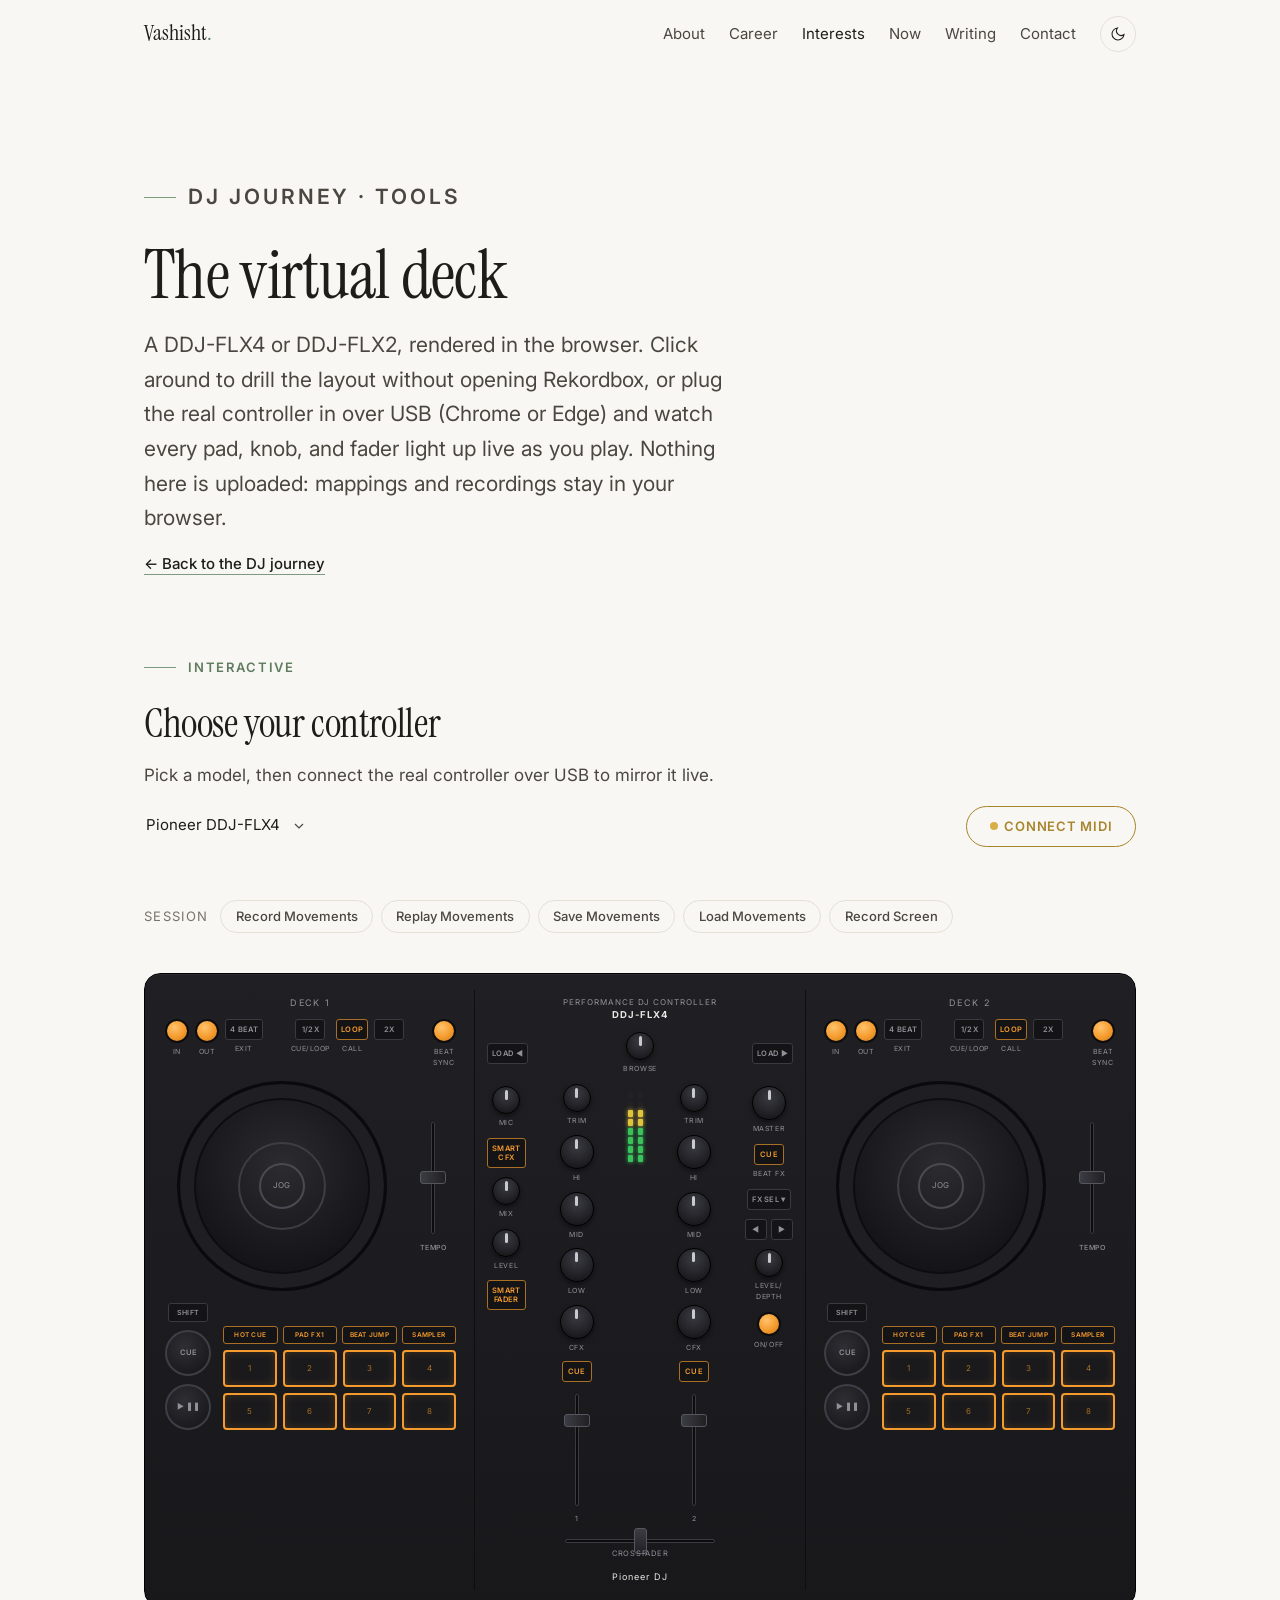
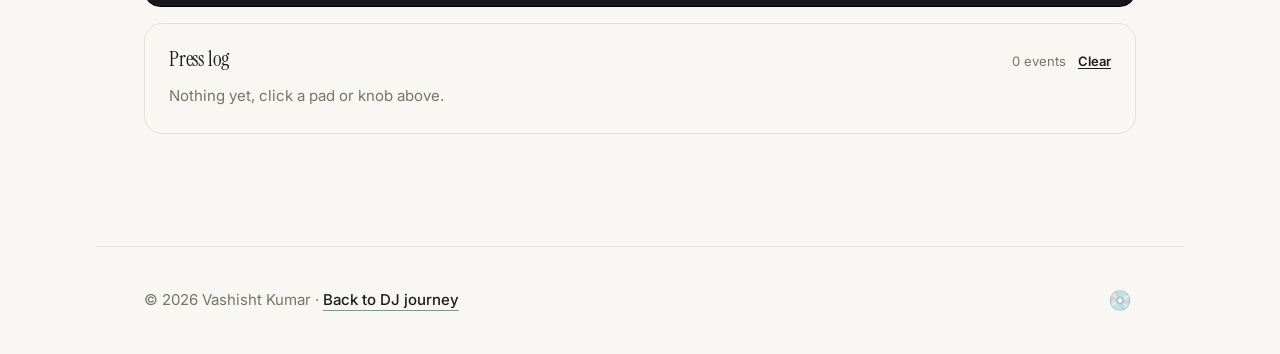
==== commit 55c7856b: "Polish DJ controller UI: borderless select, MIDI status pill, clearer labels - Controller-select dro" ====
--- a/dj-controller.html
+++ b/dj-controller.html
@@ -21,30 +21,32 @@
     /* ===== Page chrome around the controller: the site's own components,
        not the hardware skin. Keeps Inter/sentence case, matches .btn/.chip. ===== */
     .dj-controls { display: flex; flex-wrap: wrap; gap: var(--space-2); align-items: center; margin-bottom: var(--space-2); }
-    #controllerSelect {
-      font: inherit; font-size: var(--text-sm); color: var(--ink); background: var(--paper);
-      border: 1px solid var(--line); border-radius: var(--radius); padding: 0.8rem 1.2rem;
-      cursor: pointer; transition: border-color 0.25s var(--ease);
-    }
-    #controllerSelect:hover, #controllerSelect:focus { border-color: var(--sage); outline: none; }
-
-    /* Custom select: hide the native arrow, draw our own so it doesn't
-       look like a stock browser dropdown. */
+
+    /* Borderless select: text + our own chevron, underline only on
+       hover/focus, so it reads as page furniture, not a form widget. */
     #controllerSelect {
       appearance: none; -webkit-appearance: none; -moz-appearance: none;
-      padding-right: 2.6rem;
-      background-image: url("data:image/svg+xml,%3Csvg xmlns='http://www.w3.org/2000/svg' width='18' height='18' viewBox='0 0 24 24' fill='none' stroke='%234A4740' stroke-width='1.8'%3E%3Cpath d='m6 9 6 6 6-6'/%3E%3C/svg%3E");
+      font: inherit; font-size: var(--text-sm); color: var(--ink); background: transparent;
+      border: none; border-bottom: 1px solid transparent; border-radius: 0;
+      padding: 0.5rem 1.8rem 0.5rem 0.1rem;
+      cursor: pointer; transition: border-color 0.25s var(--ease);
+      background-image: url("data:image/svg+xml,%3Csvg xmlns='http://www.w3.org/2000/svg' width='16' height='16' viewBox='0 0 24 24' fill='none' stroke='%234A4740' stroke-width='1.8'%3E%3Cpath d='m6 9 6 6 6-6'/%3E%3C/svg%3E");
       background-repeat: no-repeat;
-      background-position: right 1rem center;
-    }
+      background-position: right 0.1rem center;
+    }
+    #controllerSelect:hover, #controllerSelect:focus { border-color: var(--sage); outline: none; }
     [data-theme="dark"] #controllerSelect {
-      background-image: url("data:image/svg+xml,%3Csvg xmlns='http://www.w3.org/2000/svg' width='18' height='18' viewBox='0 0 24 24' fill='none' stroke='%23C6C2B5' stroke-width='1.8'%3E%3Cpath d='m6 9 6 6 6-6'/%3E%3C/svg%3E");
-    }
-
-    /* MIDI connection badge — same dot+label language as the project
-       status tags on vibe-coding.html. */
-    .status--off { color: var(--gray); }
-    .status--off::before { background: var(--gray); }
+      background-image: url("data:image/svg+xml,%3Csvg xmlns='http://www.w3.org/2000/svg' width='16' height='16' viewBox='0 0 24 24' fill='none' stroke='%23C6C2B5' stroke-width='1.8'%3E%3Cpath d='m6 9 6 6 6-6'/%3E%3C/svg%3E");
+    }
+
+    /* Connect MIDI doubles as its own status pill: amber until a device
+       answers, sage once one does. Same dot+label language as the
+       Building/Archived tags on vibe-coding.html. */
+    #midiBtn { margin-left: auto; }
+    .btn.status--building { border-color: #A8842C; }
+    .btn.status--building:hover { background: rgba(217,174,69,0.14); color: #A8842C; }
+    .btn.status--live { border-color: var(--sage); }
+    .btn.status--live:hover { background: var(--sage-tint); color: var(--sage-deep); }
 
     .dj-row { display: flex; align-items: center; gap: 0.5rem; flex-wrap: wrap; }
     .dj-row__label { font-size: var(--text-xs); text-transform: uppercase; letter-spacing: 0.1em; color: var(--gray); margin-right: 0.25rem; }
@@ -61,7 +63,7 @@
     .dj-log__meta { display: flex; align-items: center; gap: 0.75rem; }
     .dj-log__meta span { font-size: var(--text-xs); color: var(--gray); white-space: nowrap; }
     .dj-log__clear {
-      font: inherit; font-size: var(--text-xs); color: var(--gray); background: none; border: none;
+      font: inherit; font-size: var(--text-xs); font-weight: 600; color: var(--ink); background: none; border: none;
       padding: 0; cursor: pointer; text-decoration: underline; text-underline-offset: 2px;
       transition: color 0.2s var(--ease);
     }
@@ -246,18 +248,17 @@
 
       <div class="dj-controls reveal">
         <select id="controllerSelect" aria-label="Choose controller"></select>
-        <button class="btn" id="midiBtn">Connect MIDI</button>
-        <span class="status status--live" id="midiBadge" hidden>MIDI connected</span>
+        <button class="btn status status--building" id="midiBtn">Connect MIDI</button>
       </div>
       <p class="dj-status" id="status"></p>
 
       <div class="dj-row dj-session reveal">
         <span class="dj-row__label">Session</span>
-        <button class="chip" id="recBtn">Rec moves</button>
-        <button class="chip" id="replayBtn">Replay</button>
-        <button class="chip" id="saveSesBtn">Save mix</button>
-        <button class="chip" id="loadSesBtn">Load mix</button>
-        <button class="chip" id="videoBtn">Record video</button>
+        <button class="chip" id="recBtn">Record Movements</button>
+        <button class="chip" id="replayBtn">Replay Movements</button>
+        <button class="chip" id="saveSesBtn">Save Movements</button>
+        <button class="chip" id="loadSesBtn">Load Movements</button>
+        <button class="chip" id="videoBtn">Record Screen</button>
         <input type="file" id="loadSesFile" accept=".json" hidden>
       </div>
 
@@ -570,7 +571,9 @@
           let names = [];
           access.inputs.forEach(inp => { inp.onmidimessage = onMIDI; names.push(inp.name); });
           midiReady = names.length > 0;
-          $('midiBadge').hidden = !midiReady;
+          $('midiBtn').classList.toggle('status--building', !midiReady);
+          $('midiBtn').classList.toggle('status--live', midiReady);
+          $('midiBtn').textContent = midiReady ? 'MIDI Connected' : 'Connect MIDI';
           setStatus(midiReady ? `<b>Connected:</b> ${names.join(', ')}` : '<span class="warn">No device found. Plug in over USB and click again.</span>');
         };
         hook();
@@ -638,7 +641,7 @@
         setStatus('<span class="warn">Recording…</span>');
       } else {
         lastSession = { controller: currentId, recordedAt: new Date().toISOString(), events: sessionEvents };
-        recBtn.textContent = 'Rec moves';
+        recBtn.textContent = 'Record Movements';
         setStatus(`<b>${sessionEvents.length} moves recorded.</b>`);
       }
     });
@@ -665,7 +668,7 @@
       }
       lastSession.events.forEach(ev => setTimeout(() => applyEvent(ev), ev.t));
       const total = lastSession.events[lastSession.events.length - 1].t + 800;
-      setTimeout(() => { replaying = false; replayBtn.textContent = 'Replay'; }, total);
+      setTimeout(() => { replaying = false; replayBtn.textContent = 'Replay Movements'; }, total);
     });
     $('saveSesBtn').addEventListener('click', () => {
       if (!lastSession){ setStatus('<span class="warn">Record first.</span>'); return; }
@@ -711,7 +714,7 @@
           a.href = URL.createObjectURL(blob);
           a.download = `mix-video-${Date.now()}.webm`;
           a.click(); URL.revokeObjectURL(a.href);
-          videoBtn.textContent = 'Record video';
+          videoBtn.textContent = 'Record Screen';
           videoBtn.classList.remove('is-recording');
           setStatus('<b>Video saved.</b>');
         };
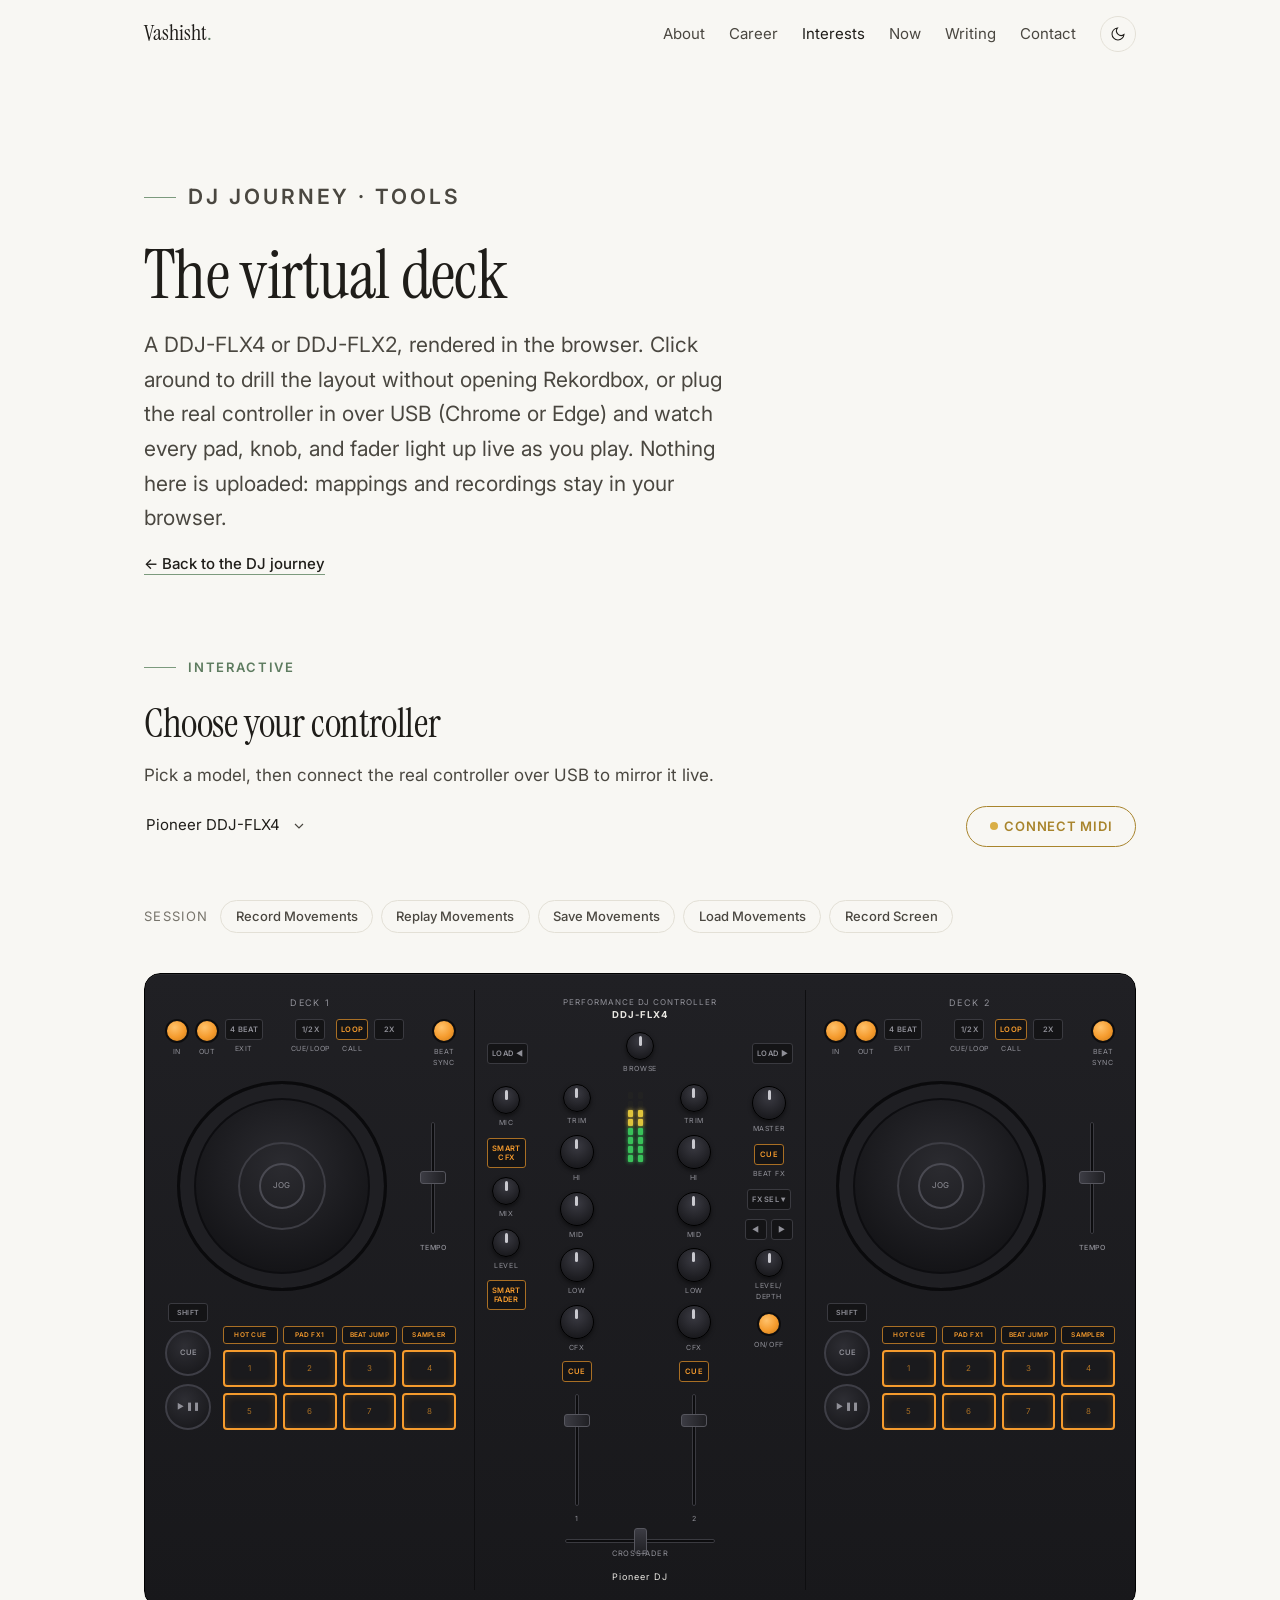
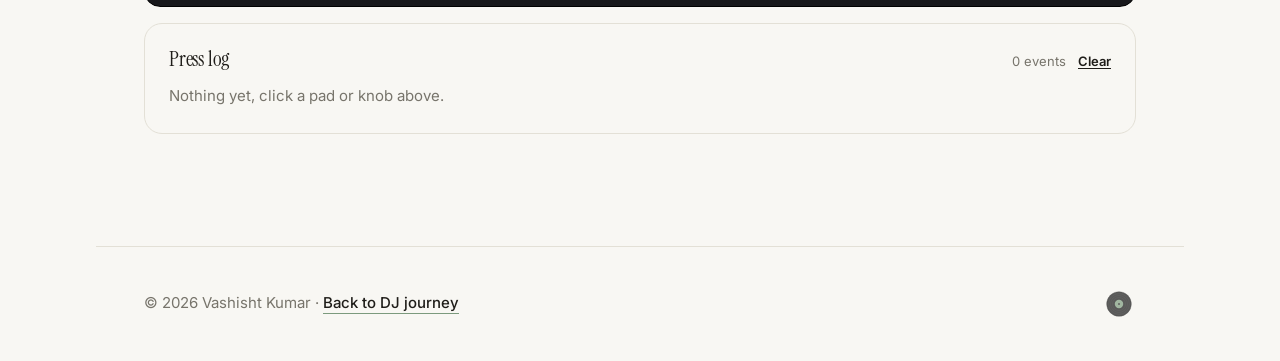
==== commit a841c720: "Rewrite homepage/DJ copy, real vinyl SVG with a triple-click easter egg Rewrites the About intro, ca" ====
--- a/dj-controller.html
+++ b/dj-controller.html
@@ -290,7 +290,7 @@
 
     <footer class="container footer">
       <span>© 2026 Vashisht Kumar · <a class="link" href="dj.html">Back to DJ journey</a></span>
-      <button class="vinyl" id="vinyl" aria-label="A record. Give it a spin.">💿</button>
+      <button class="vinyl" id="vinyl" aria-label="A record. Give it a spin."><svg viewBox="0 0 40 40" width="26" height="26" aria-hidden="true"><circle cx="20" cy="20" r="19" fill="#161616" stroke="#000" stroke-width="0.5"/><circle cx="20" cy="20" r="16" fill="none" stroke="#3a3a3a" stroke-width="0.5"/><circle cx="20" cy="20" r="13" fill="none" stroke="#3a3a3a" stroke-width="0.5"/><circle cx="20" cy="20" r="10" fill="none" stroke="#3a3a3a" stroke-width="0.5"/><circle cx="20" cy="20" r="6.5" fill="var(--sage)"/><circle cx="20" cy="20" r="1.4" fill="#161616"/></svg></button>
     </footer>
   </main>
 
--- a/styles/main.css
+++ b/styles/main.css
@@ -346,6 +346,26 @@
 }
 .about__facts dd { margin: 0; color: var(--ink-soft); }
 
+.about__quote {
+  margin: var(--space-4) 0 0;
+  padding-left: var(--space-3);
+  border-left: 2px solid var(--sage);
+}
+.about__quote p {
+  font-family: var(--font-display);
+  font-style: italic;
+  font-size: var(--text-lg);
+  color: var(--ink);
+  margin: 0;
+}
+.about__quote cite {
+  display: block;
+  margin-top: var(--space-1);
+  font-style: normal;
+  font-size: var(--text-sm);
+  color: var(--gray);
+}
+
 /* --------------------------------------------------------------------------
    7. Career timeline
    -------------------------------------------------------------------------- */
@@ -708,26 +728,6 @@
   gap: var(--space-5);
 }
 
-.contact__email {
-  display: inline-flex;
-  align-items: center;
-  gap: var(--space-1);
-  font-family: var(--font-display);
-  font-size: var(--text-xl);
-}
-.copy-btn {
-  border: 1px solid var(--line);
-  background: transparent;
-  color: var(--gray);
-  border-radius: 999px;
-  padding: 0.35rem 0.8rem;
-  font-size: var(--text-xs);
-  cursor: pointer;
-  transition: all 0.25s var(--ease);
-}
-.copy-btn:hover { border-color: var(--sage); color: var(--sage-deep); }
-.copy-btn.is-copied { background: var(--sage-tint); border-color: var(--sage); color: var(--sage-deep); }
-
 .socials {
   list-style: none;
   margin: var(--space-3) 0 0; padding: 0;
@@ -770,19 +770,19 @@
   flex-wrap: wrap;
 }
 
-/* Easter egg: the footer vinyl. Click it. */
+/* Easter egg: the footer vinyl. Click it. (Three clicks in one session cues up a tune.) */
 .vinyl {
   background: none;
   border: none;
   cursor: pointer;
-  font-size: 1.2rem;
-  line-height: 1;
+  line-height: 0;
   padding: 0.25rem;
-  filter: grayscale(0.4);
-  transition: filter 0.3s var(--ease);
-}
-.vinyl:hover { filter: grayscale(0); }
-.vinyl.is-spinning { animation: spin 1.8s linear infinite; filter: grayscale(0); }
+  opacity: 0.7;
+  transition: opacity 0.3s var(--ease);
+}
+.vinyl svg { display: block; }
+.vinyl:hover { opacity: 1; }
+.vinyl.is-spinning { animation: spin 1.8s linear infinite; opacity: 1; }
 
 /* Drill schedule (dj-plan.html) */
 .session {
